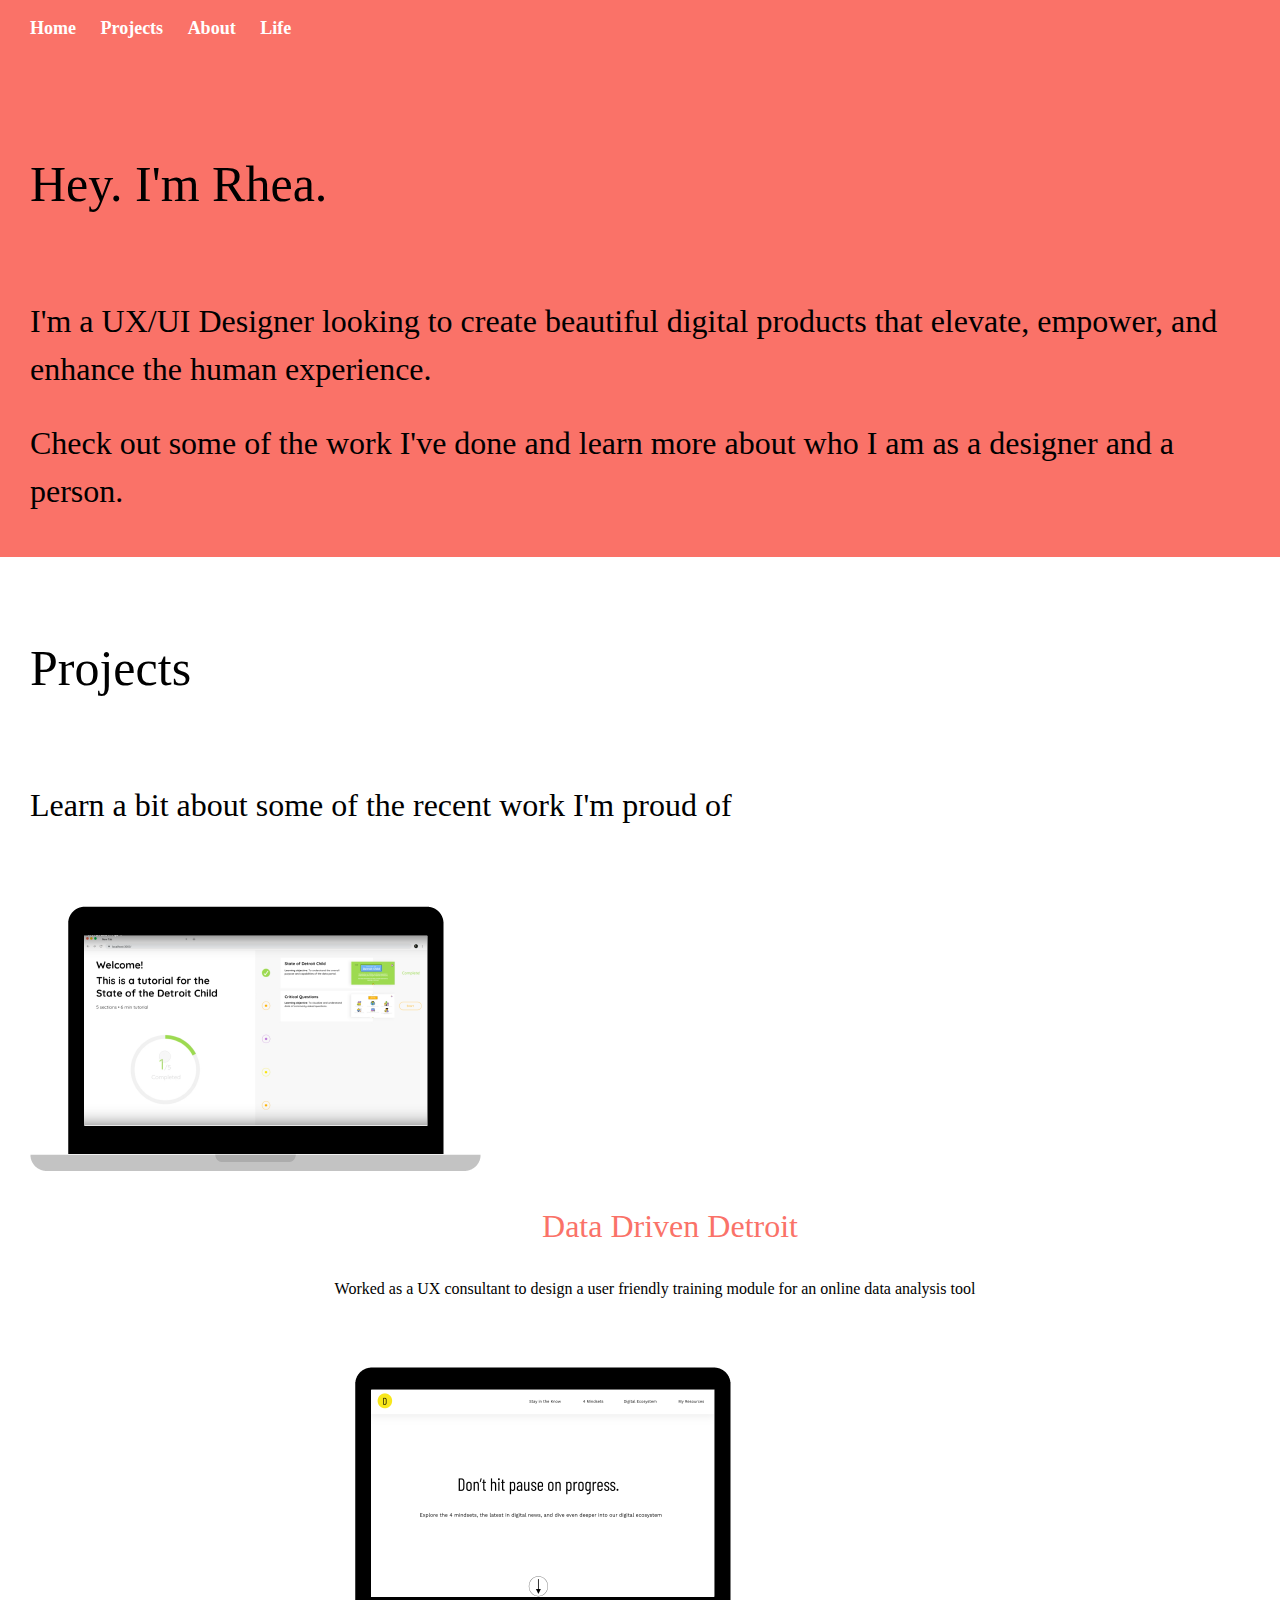
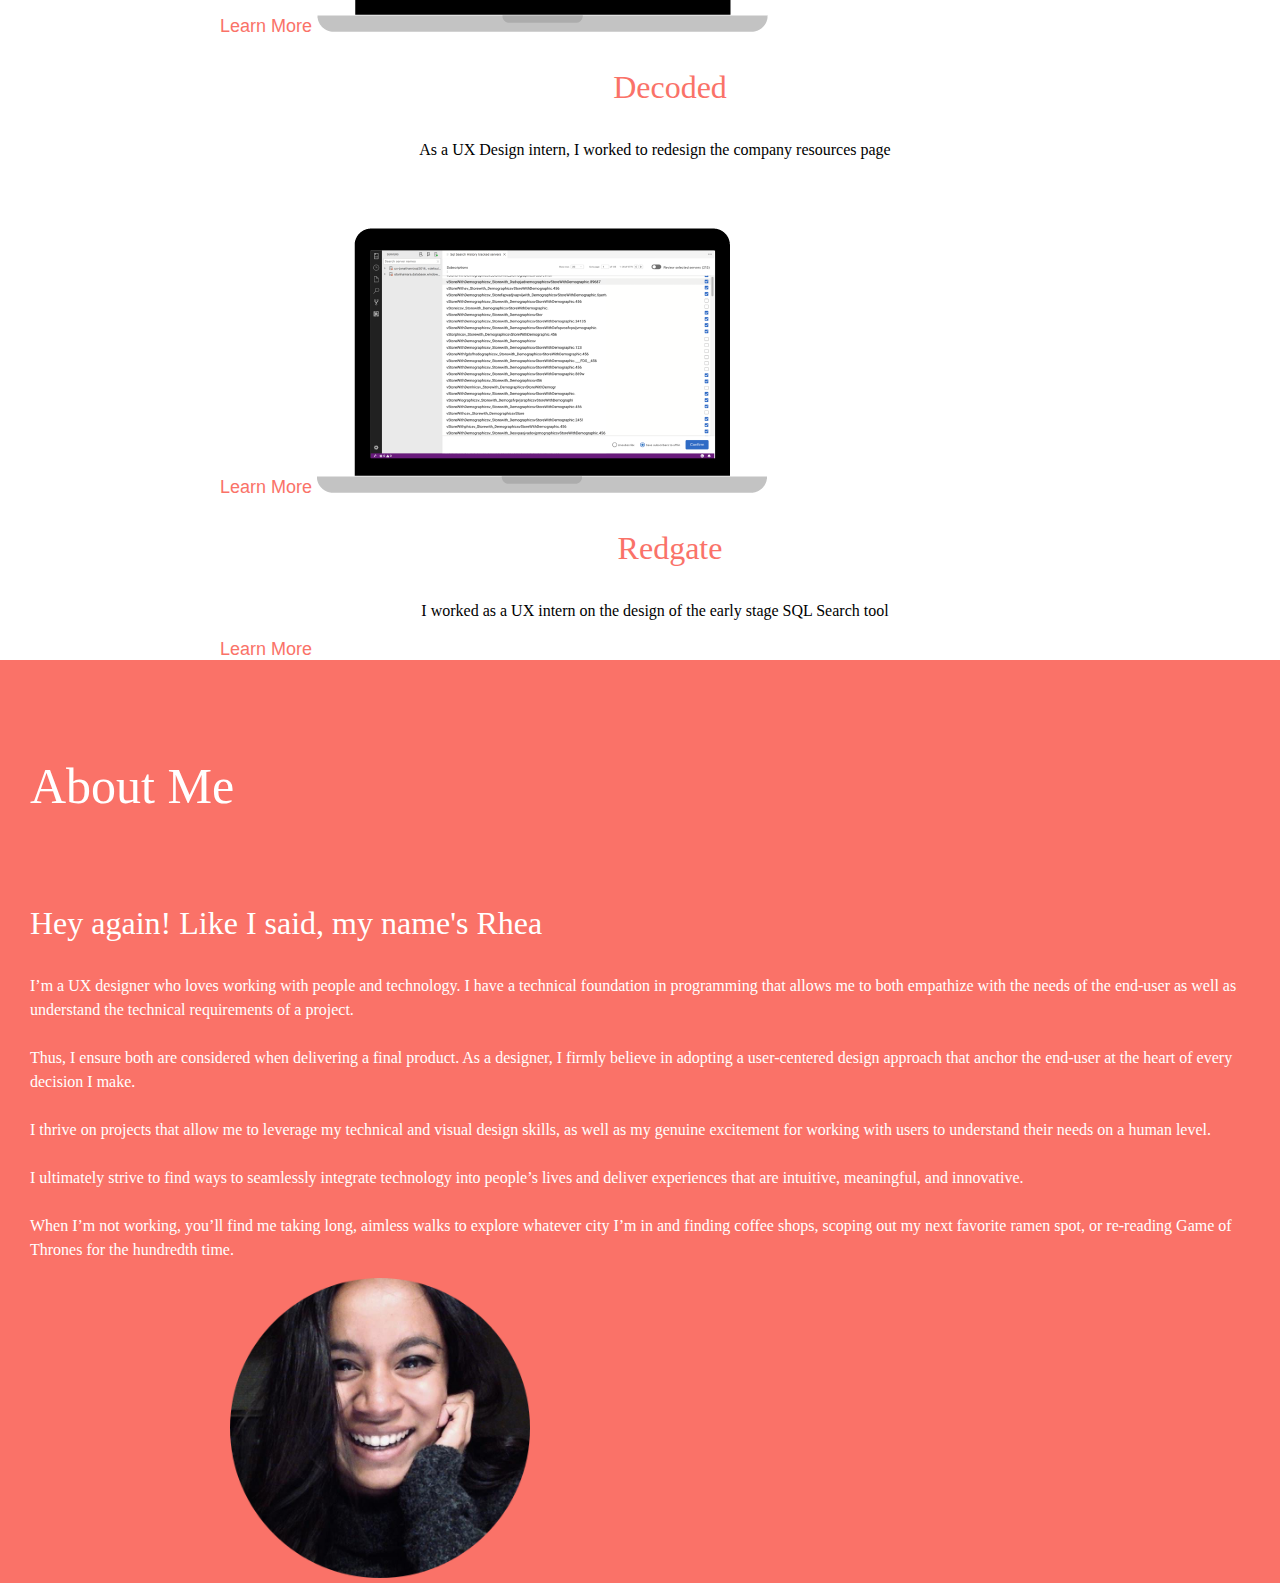
==== index.html @ a9e2852a "Add files via upload" ====
<!DOCTYPE html>
<html lang="en" dir="ltr">
  <head>
    <meta charset="utf-8">
    <meta name="viewport" content="width=device-width, initial-scale=1.0">
    <!-- <link rel="stylesheet" type="text/css" href="css/html5reset.css"> -->
    <link rel="stylesheet" type="text/css" href="css/style.css">
    <link rel="stylesheet" type="text/css" href="css/style.css" media = "screen">
    <title>Rhea Kulkarni</title>
  </head>
  <body>
    <div class="skip"><a href="#main">Skip to Main Content</a></div>
    <div class="container">
    <div class="nav">
      <nav>
        <ul>
          <li><a href="index.html">Home</a></li>
          <li><a href="projects.html">Projects</a></li>
          <li><a href="about.html">About</a></li>
          <li><a href="life.html">Life</a></li>
        </ul>
      </nav>
    </div>

    <div id="main" class = "intro">
    <h1>Hey. I'm Rhea.</h1>
    <h2>I'm a UX/UI Designer looking to create beautiful digital
      products that elevate, empower, and enhance the human experience.</h2>

    <h2>Check out some of the work I've done and learn more about who I am
    as a designer and a person.</h2>
    </div>

    <!-- <footer>
      <p>University of Michigan School of Information <br/>
      Rhea Kulkarni BSI 2020</p>
    </footer> -->
    <div class = "project_section">
    <h1> Projects</h1>
    <h2> Learn a bit about some of the recent work I'm proud of </h2>

    <img src="images/ddd_laptop.png" alt="data driven detroit" class = "laptop">
    <h2 class = "project_titles"> Data Driven Detroit </h2>
    <p class = "project_description"> Worked as a UX consultant to design a user friendly training module for an online data analysis tool </p>
    <a href="ddd.html" class = "project_link"> Learn More</a>

    <img src="images/decoded_laptop.png" alt="decoded" class = "laptop">
    <h2 class = "project_titles"> Decoded </h2>
    <p class = "project_description">As a UX Design intern, I worked to redesign the company resources page</p>
    <a href="decoded.html" class = "project_link"> Learn More </a>


    <img src="images/redgate_laptop.png" alt="redgate" class = "laptop">
    <h2 class = "project_titles"> Redgate </h2>
    <p class = "project_description">I worked as a UX intern on the design of the early stage SQL Search tool</p>
    <a href="redgate.html" class = "project_link"> Learn More </a>

    </div>

    <div class = "about_section">
    <h1> About Me</h1>
    <h2> Hey again! Like I said, my name's Rhea </h2>
    <p> I’m a UX designer who loves working with people and technology.
      I have a technical foundation in programming that allows me to both empathize with the
      needs of the end-user as well as understand the technical requirements of a project.<br><br>
      Thus, I ensure both are considered when delivering a final product. As a designer, I firmly believe in
      adopting a user-centered design approach that anchor the end-user at the heart of every decision I make.<br><br>
      I thrive on projects that allow me to leverage my technical and visual design skills, as well as my genuine
      excitement for working with users to understand their needs on a human level.<br><br>
      I ultimately strive to find ways to seamlessly integrate technology into people’s lives and
      deliver experiences that are intuitive, meaningful, and innovative.<br><br>
      When I’m not working, you’ll find me taking long, aimless walks to explore whatever city
      I’m in and finding coffee shops, scoping out my next favorite ramen spot, or re-reading
      Game of Thrones for the hundredth time.
      </p>
      <img src = "images/headshot.png" alt = "rhea's face" id = "headshot">
    </div>


    </div>
  </body>
</html>
---- css/style.css ----
body{
background-color: #FA7268;
font-size: 18px;
margin: 0;
padding: 0;

}

h1{
  font-family: "Raleway";
  font-size: 50px;
  font-weight: normal;
  line-height: 1.15;
  padding: 50px 0;
  text-align: left;
}

h2{
  font-size: 32px;
  line-height: 1.5;
  font-weight: normal;
  text-align: left;
  font-family: "Raleway"
}

h3{
  font-size: 25px;
  line-height: 1.5;
  font-weight: normal;
  text-align: left;
  font-family: "Raleway"
}
p{
  font-size: 16px;
  line-height: 1.5;
  text-align: left;
  font-family: "Georgia"
}

nav ul{
  list-style-type: none;
  padding-left: 30px;
}

nav li{
  display: inline;
  padding-right: 20px;
  padding-bottom: 20px;
}

nav a{
  color: white;
  font-weight: lighter;
  font-weight: bold;
  text-decoration: none;
}

nav a:hover{
  text-decoration: underline;
}

.skip a{
  background: white;
  left: 0;
  padding: 6px;
  position:  absolute ;
  top:   -40px;
  -webkit-transition: top 1s ease-out;
  transition: top 1s ease-out;
  z-index: 1;
}

a:focus{
  top: 0px;
}

:focus{

  border: 2px solid white;
}

footer{
  background-color: #FA7268;
  color: white;
  grid-column: 1 / -1;
  grid-row: 7 / span 1;
  padding-top: 30px;
  text-align: center;
}

.container{
  display:grid;
  grid-template-columns: 1fr 1fr;
  grid-template-rows: auto auto auto auto;
  grid-row-gap: 15px;
  width: 100vw;
}

.intro{
  grid-column: 1/-1;
  grid-row: 2/3;
  padding-left: 30px;
  padding-right: 30px;
}
.project_section{
  background-color: white;
  grid-column: 1/-1;
  grid-row: 3/4;
  padding-left: 30px;
  padding-right: 30px;
}

.about_section{
  background-color: #FA7268;
  color: white;
  grid-column: 1/-1;
  padding-left: 30px;
  padding-right: 30px;
}
.nav{
  font-family: "Raleway";
  font-weight: lighter;
  color: white;
  grid-column: 1 / -1;
  grid-row: 1 / span 1;
  background-color: #FA7268;
  padding-left: 20px 0;
  text-align: left;
}
.project_titles{
  color: #FA7268;
  text-align: center;
  grid-column: 1/-1;
  padding-left: 60px;
}

.project_description{
  text-align: center;
  grid-column: 1/-1;
  padding-left: 30px;
}
.project_link{
  text-align: center;
  color: #FA7268;
  text-decoration: none;
  padding-left: 190px;
  font-family: "Arial"

}

iframe{
  grid-column: 1 / -1;
  height:450px;
  width:600px;
  border: none;
}

/* img{
  grid-column: 1/-1;
  padding-top: 50px;
  padding-left: 100px;
  padding-right: 30px;
} */

.laptop{
  grid-column: 1/-1;
  padding-top: 50px;
  padding-left: -150px;
  padding-right: 150px;
  margin: 0 auto;
}

#headshot{
  grid-column: 1/-1;
  width:300px;
  height:300px;
  padding-left: 200px;
  padding-right: 30px;
}

#redgate_outcome{
  grid-column: 1/-1;
  width:500px;
  height:350px;
  margin: 0 auto;
}

.ddd_outcome{
  grid-column: 1/-1;
  width:480px;
  height:370px;
  margin: 0 auto;

}
.row{
  display: flex;
  flex-direction: column;
  flex-wrap: wrap;
  /* padding: 0 4px; */
  justify-content: space-around;
}

.row img {
  margin-top: 8px;
  margin-left: 30px;
  vertical-align: middle;
  width: 90vw;
}


@media screen and (min-width: 600px){
  .row{
    flex-direction:row;
  }

  .row img{
    width:45vw;
  }

}
---- css/style.css ----
body{
background-color: #FA7268;
font-size: 18px;
margin: 0;
padding: 0;

}

h1{
  font-family: "Raleway";
  font-size: 50px;
  font-weight: normal;
  line-height: 1.15;
  padding: 50px 0;
  text-align: left;
}

h2{
  font-size: 32px;
  line-height: 1.5;
  font-weight: normal;
  text-align: left;
  font-family: "Raleway"
}

h3{
  font-size: 25px;
  line-height: 1.5;
  font-weight: normal;
  text-align: left;
  font-family: "Raleway"
}
p{
  font-size: 16px;
  line-height: 1.5;
  text-align: left;
  font-family: "Georgia"
}

nav ul{
  list-style-type: none;
  padding-left: 30px;
}

nav li{
  display: inline;
  padding-right: 20px;
  padding-bottom: 20px;
}

nav a{
  color: white;
  font-weight: lighter;
  font-weight: bold;
  text-decoration: none;
}

nav a:hover{
  text-decoration: underline;
}

.skip a{
  background: white;
  left: 0;
  padding: 6px;
  position:  absolute ;
  top:   -40px;
  -webkit-transition: top 1s ease-out;
  transition: top 1s ease-out;
  z-index: 1;
}

a:focus{
  top: 0px;
}

:focus{

  border: 2px solid white;
}

footer{
  background-color: #FA7268;
  color: white;
  grid-column: 1 / -1;
  grid-row: 7 / span 1;
  padding-top: 30px;
  text-align: center;
}

.container{
  display:grid;
  grid-template-columns: 1fr 1fr;
  grid-template-rows: auto auto auto auto;
  grid-row-gap: 15px;
  width: 100vw;
}

.intro{
  grid-column: 1/-1;
  grid-row: 2/3;
  padding-left: 30px;
  padding-right: 30px;
}
.project_section{
  background-color: white;
  grid-column: 1/-1;
  grid-row: 3/4;
  padding-left: 30px;
  padding-right: 30px;
}

.about_section{
  background-color: #FA7268;
  color: white;
  grid-column: 1/-1;
  padding-left: 30px;
  padding-right: 30px;
}
.nav{
  font-family: "Raleway";
  font-weight: lighter;
  color: white;
  grid-column: 1 / -1;
  grid-row: 1 / span 1;
  background-color: #FA7268;
  padding-left: 20px 0;
  text-align: left;
}
.project_titles{
  color: #FA7268;
  text-align: center;
  grid-column: 1/-1;
  padding-left: 60px;
}

.project_description{
  text-align: center;
  grid-column: 1/-1;
  padding-left: 30px;
}
.project_link{
  text-align: center;
  color: #FA7268;
  text-decoration: none;
  padding-left: 190px;
  font-family: "Arial"

}

iframe{
  grid-column: 1 / -1;
  height:450px;
  width:600px;
  border: none;
}

/* img{
  grid-column: 1/-1;
  padding-top: 50px;
  padding-left: 100px;
  padding-right: 30px;
} */

.laptop{
  grid-column: 1/-1;
  padding-top: 50px;
  padding-left: -150px;
  padding-right: 150px;
  margin: 0 auto;
}

#headshot{
  grid-column: 1/-1;
  width:300px;
  height:300px;
  padding-left: 200px;
  padding-right: 30px;
}

#redgate_outcome{
  grid-column: 1/-1;
  width:500px;
  height:350px;
  margin: 0 auto;
}

.ddd_outcome{
  grid-column: 1/-1;
  width:480px;
  height:370px;
  margin: 0 auto;

}
.row{
  display: flex;
  flex-direction: column;
  flex-wrap: wrap;
  /* padding: 0 4px; */
  justify-content: space-around;
}

.row img {
  margin-top: 8px;
  margin-left: 30px;
  vertical-align: middle;
  width: 90vw;
}


@media screen and (min-width: 600px){
  .row{
    flex-direction:row;
  }

  .row img{
    width:45vw;
  }

}
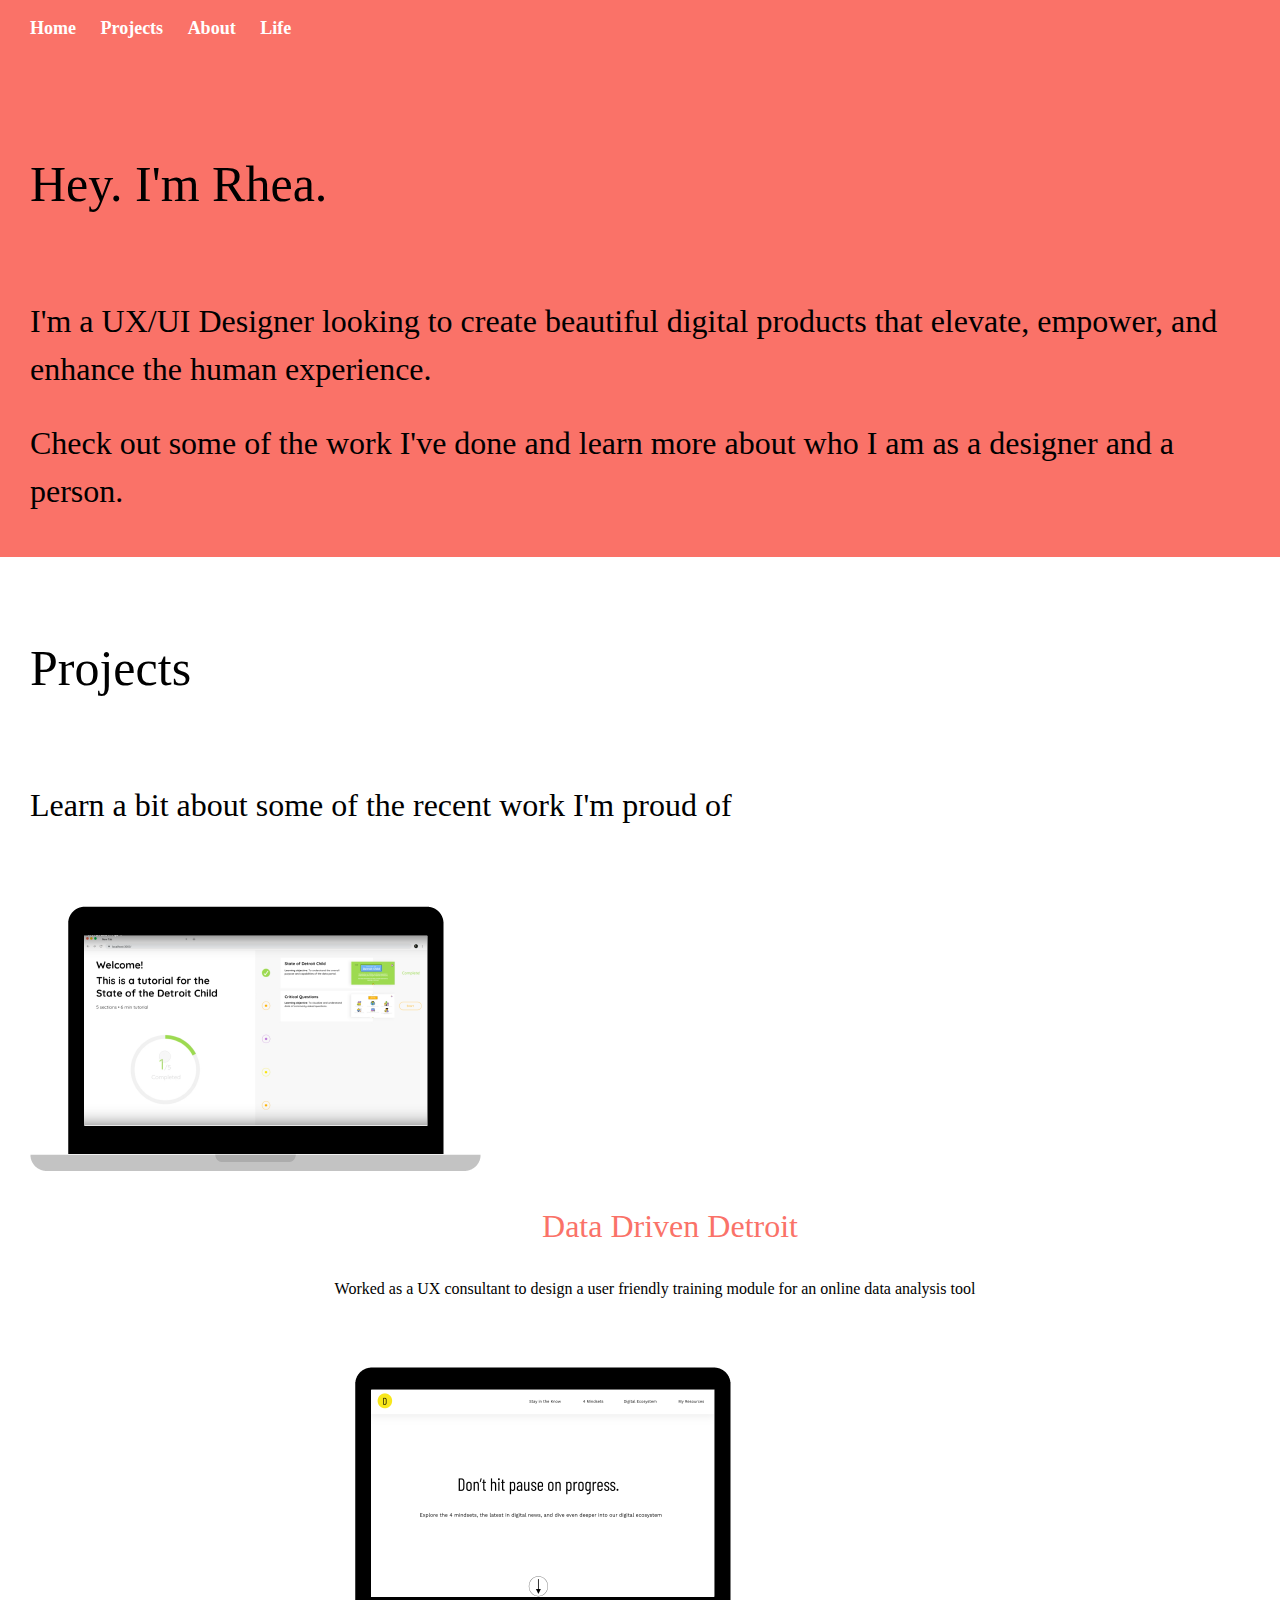
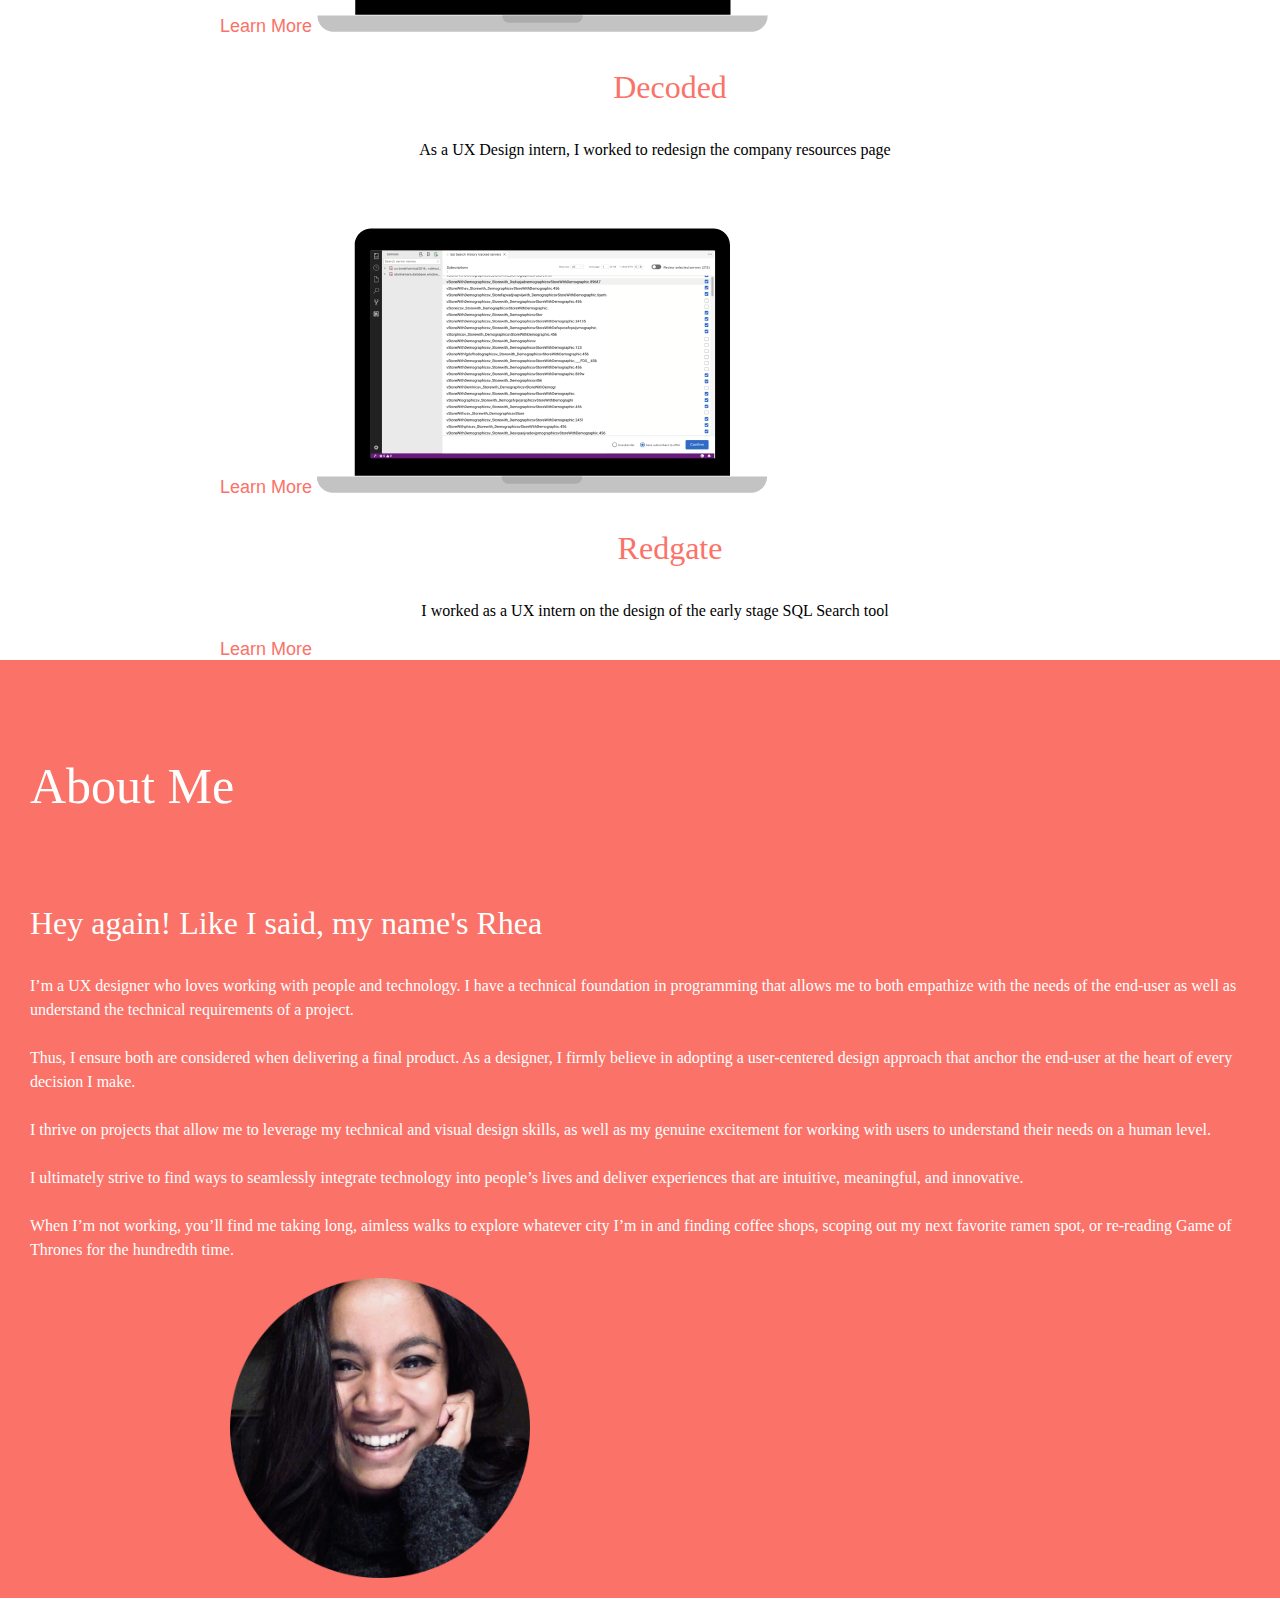
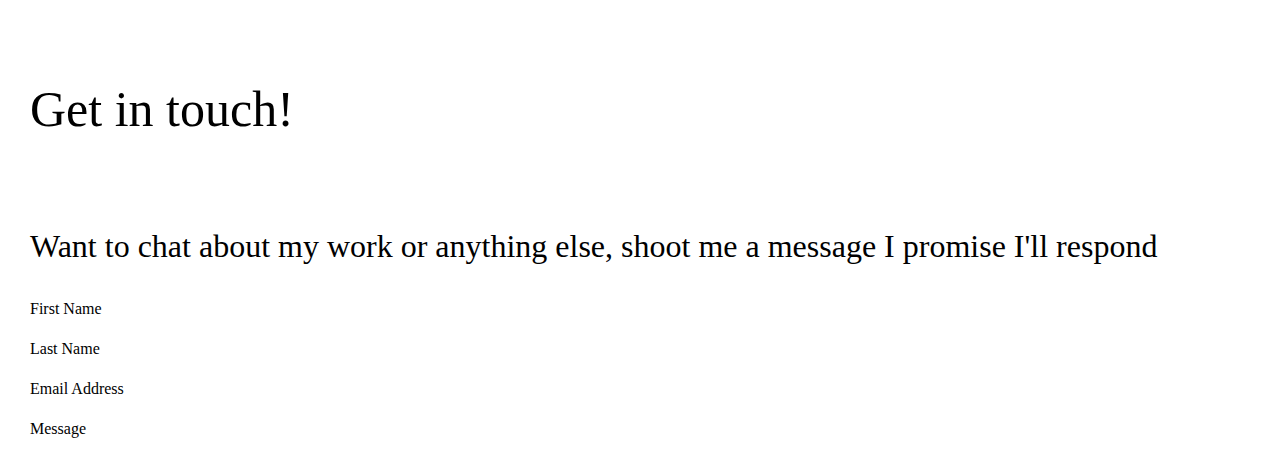
==== commit 9b2a9bec: "Add files via upload" ====
--- a/index.html
+++ b/index.html
@@ -75,6 +75,15 @@
       </p>
       <img src = "images/headshot.png" alt = "rhea's face" id = "headshot">
     </div>
+    <div class = "contact_form">
+    <h1> Get in touch!</h1>
+    <h2> Want to chat about my work or anything else, shoot me a message I promise I'll respond </h2>
+    <p> First Name</p>
+    <p> Last Name</p>
+    <p> Email Address</p>
+    <p> Message</p>
+      <!-- <img src = "images/headshot.png" alt = "rhea's face" id = "headshot"> -->
+    </div>
 
 
     </div>
--- a/css/style.css
+++ b/css/style.css
@@ -117,6 +117,13 @@
   padding-left: 30px;
   padding-right: 30px;
 }
+.contact_form{
+  background-color: white;
+  color: black;
+  grid-column: 1/-1;
+  padding-left: 30px;
+  padding-right: 30px;
+}
 .nav{
   font-family: "Raleway";
   font-weight: lighter;
--- a/css/style.css
+++ b/css/style.css
@@ -117,6 +117,13 @@
   padding-left: 30px;
   padding-right: 30px;
 }
+.contact_form{
+  background-color: white;
+  color: black;
+  grid-column: 1/-1;
+  padding-left: 30px;
+  padding-right: 30px;
+}
 .nav{
   font-family: "Raleway";
   font-weight: lighter;
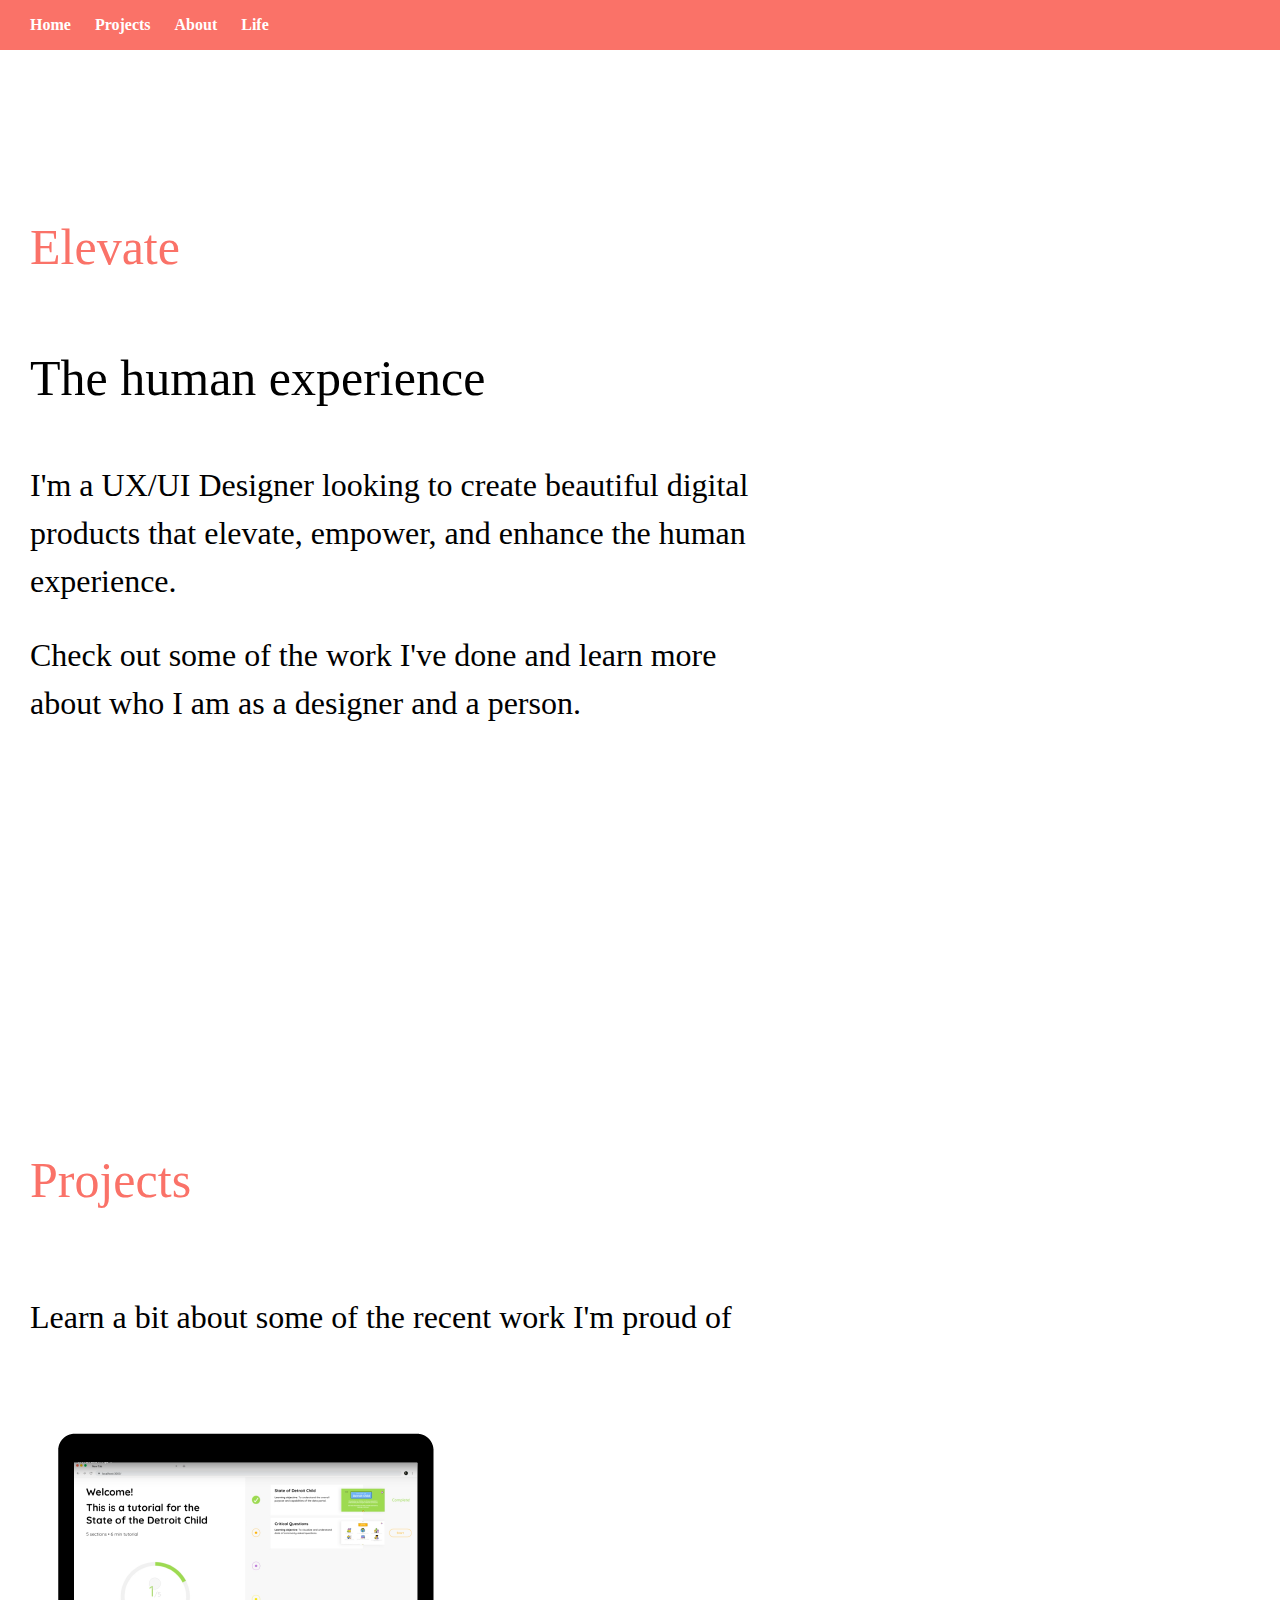
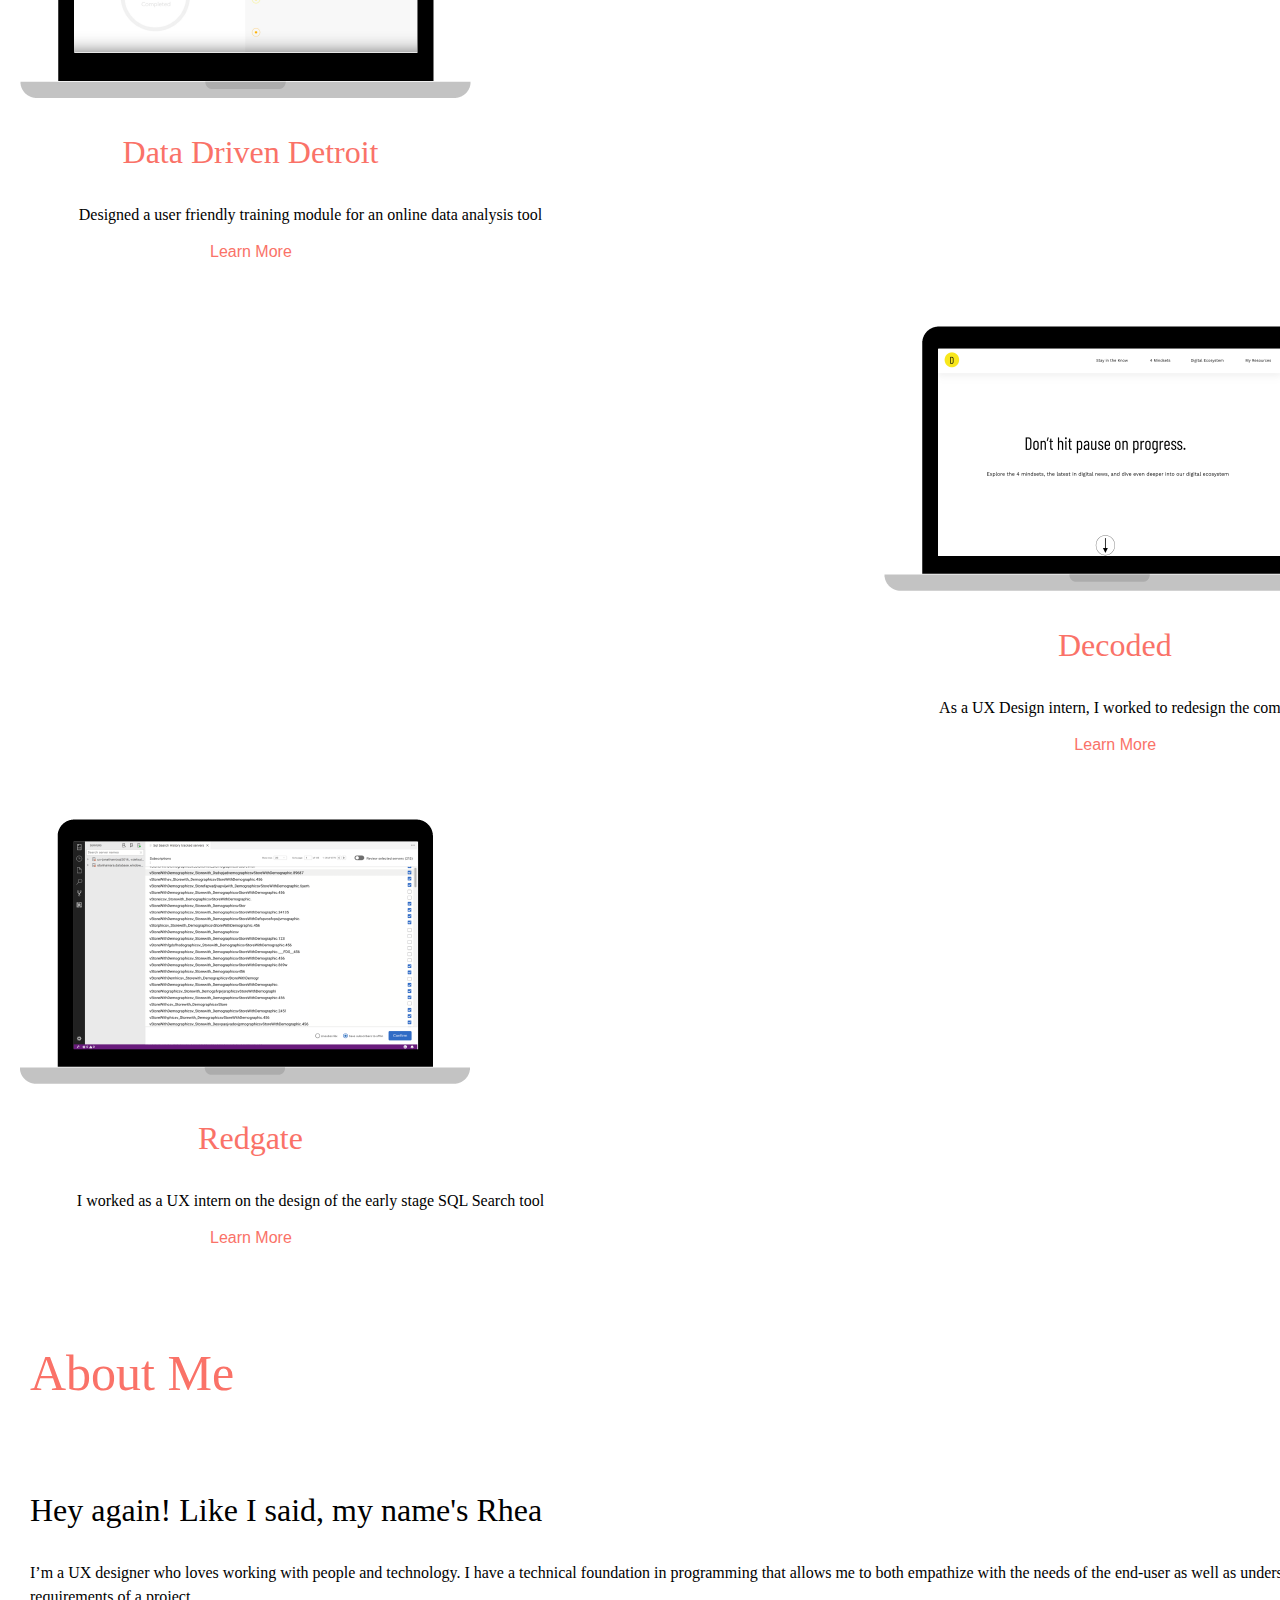
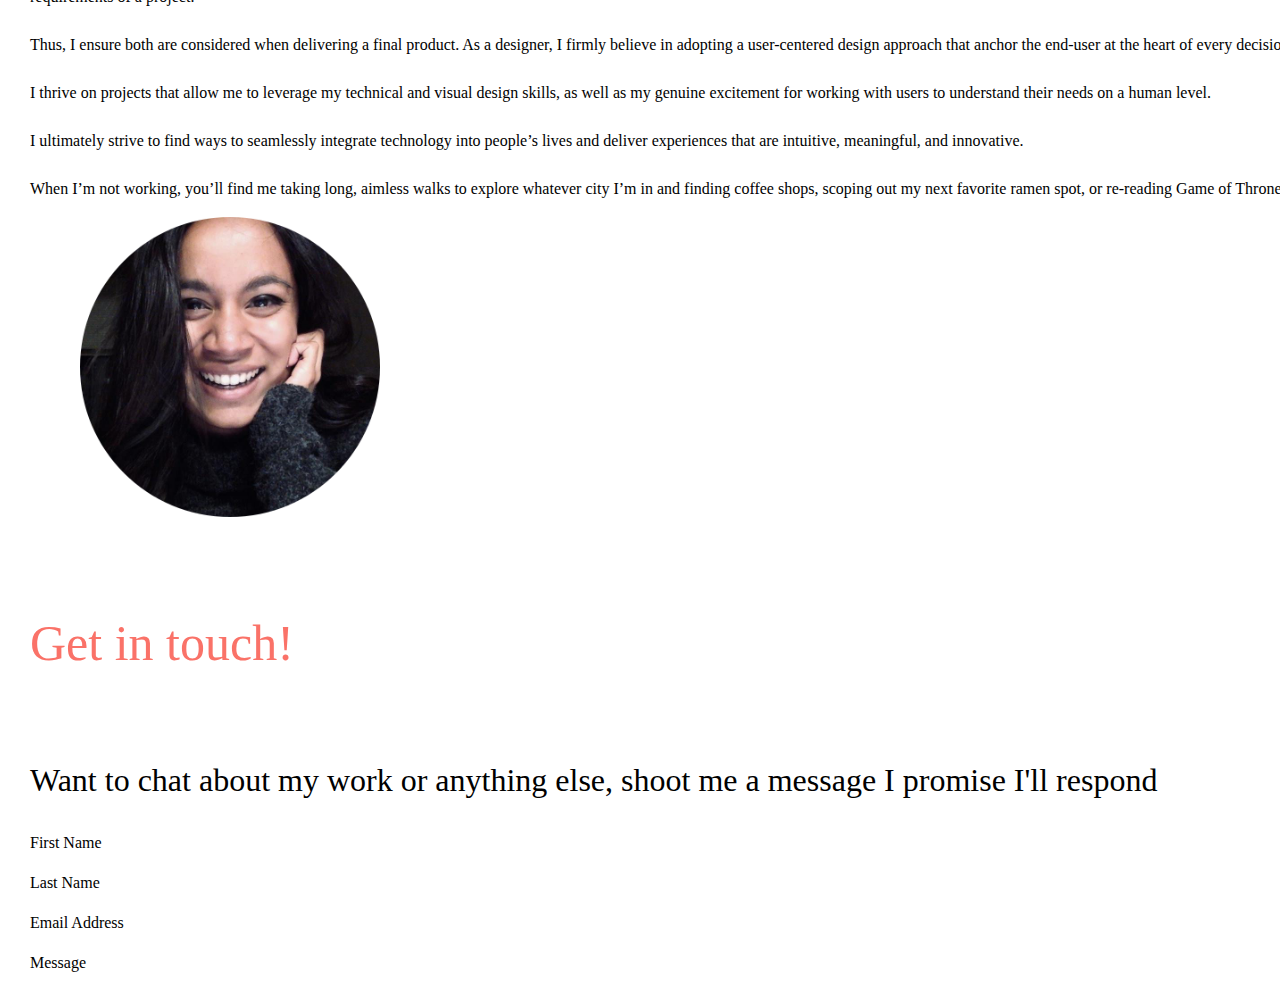
==== commit f7768fb2: "Add files via upload" ====
--- a/index.html
+++ b/index.html
@@ -11,54 +11,73 @@
   <body>
     <div class="skip"><a href="#main">Skip to Main Content</a></div>
     <div class="container">
-    <div class="nav">
+    <div class="nav" id = "navbar">
       <nav>
         <ul>
           <li><a href="index.html">Home</a></li>
-          <li><a href="projects.html">Projects</a></li>
-          <li><a href="about.html">About</a></li>
+          <li><a href="#projects">Projects</a></li>
+          <li><a href=#about>About</a></li>
           <li><a href="life.html">Life</a></li>
         </ul>
       </nav>
     </div>
 
     <div id="main" class = "intro">
-    <h1>Hey. I'm Rhea.</h1>
+
+    <!-- <h1 id = "change"></h1> -->
+    <h1 id = "name"> <span id = "rhea"> </span> </h1>
+    <h1 id = "name"> The human experience </h1>
     <h2>I'm a UX/UI Designer looking to create beautiful digital
       products that elevate, empower, and enhance the human experience.</h2>
 
     <h2>Check out some of the work I've done and learn more about who I am
     as a designer and a person.</h2>
-    </div>
-
-    <!-- <footer>
-      <p>University of Michigan School of Information <br/>
-      Rhea Kulkarni BSI 2020</p>
-    </footer> -->
-    <div class = "project_section">
-    <h1> Projects</h1>
-    <h2> Learn a bit about some of the recent work I'm proud of </h2>
-
-    <img src="images/ddd_laptop.png" alt="data driven detroit" class = "laptop">
-    <h2 class = "project_titles"> Data Driven Detroit </h2>
-    <p class = "project_description"> Worked as a UX consultant to design a user friendly training module for an online data analysis tool </p>
-    <a href="ddd.html" class = "project_link"> Learn More</a>
-
-    <img src="images/decoded_laptop.png" alt="decoded" class = "laptop">
-    <h2 class = "project_titles"> Decoded </h2>
-    <p class = "project_description">As a UX Design intern, I worked to redesign the company resources page</p>
-    <a href="decoded.html" class = "project_link"> Learn More </a>
-
-
-    <img src="images/redgate_laptop.png" alt="redgate" class = "laptop">
-    <h2 class = "project_titles"> Redgate </h2>
-    <p class = "project_description">I worked as a UX intern on the design of the early stage SQL Search tool</p>
-    <a href="redgate.html" class = "project_link"> Learn More </a>
 
     </div>
 
+
+
+
+    <div class = "project_section">
+      <a name = "projects"></a>
+    <h1> Projects</h1>
+    <h2> Learn a bit about some of the recent work I'm proud of </h2>
+</div>
+
+  <div class = "project_intro ddd_project">
+      <img src="images/ddd_laptop.png" alt="data driven detroit" class = "laptop ddd" >
+      <div class = "title_desc" id = "title_desc1">
+      <h2 class = "project_titles" id = "ddd_title"> Data Driven Detroit </h2>
+      <p class = "project_description"> Designed a user friendly training module for an online data analysis tool </p>
+      <a href="ddd.html" class = "project_link"> Learn More</a>
+    </div>
+  </div>
+
+  <div class = "project_intro decoded_project">
+      <img src="images/decoded_laptop.png" alt="decoded" class = "laptop decoded">
+      <div class = "title_desc" id = "title_desc2" >
+      <h2 class = "project_titles" id = "decoded_title"> Decoded </h2>
+      <p class = "project_description">As a UX Design intern, I worked to redesign the company resources page</p>
+      <a href="decoded.html" class = "project_link"> Learn More </a>
+    </div>
+  </div>
+
+  <div class = "project_intro redgate_project">
+      <img src="images/redgate_laptop.png" alt="redgate" class = "laptop redgate">
+      <div class = "title_desc" id = "title_desc3" >
+      <h2 class = "project_titles" id = "redgate_title"> Redgate </h2>
+      <p class = "project_description">I worked as a UX intern on the design of the early stage SQL Search tool</p>
+      <a href="redgate.html" class = "project_link"> Learn More </a>
+    </div>
+  </div>
+
+
+
     <div class = "about_section">
+      <a name = "about"></a>
+
     <h1> About Me</h1>
+    <div class = "about_text">
     <h2> Hey again! Like I said, my name's Rhea </h2>
     <p> I’m a UX designer who loves working with people and technology.
       I have a technical foundation in programming that allows me to both empathize with the
@@ -73,8 +92,14 @@
       I’m in and finding coffee shops, scoping out my next favorite ramen spot, or re-reading
       Game of Thrones for the hundredth time.
       </p>
+    </div>
+    <div class = "face">
       <img src = "images/headshot.png" alt = "rhea's face" id = "headshot">
     </div>
+    </div>
+
+
+
     <div class = "contact_form">
     <h1> Get in touch!</h1>
     <h2> Want to chat about my work or anything else, shoot me a message I promise I'll respond </h2>
@@ -84,8 +109,11 @@
     <p> Message</p>
       <!-- <img src = "images/headshot.png" alt = "rhea's face" id = "headshot"> -->
     </div>
-
-
+    <!-- <footer>
+      <p>University of Michigan School of Information <br/>
+      Rhea Kulkarni BSI 2020</p>
+    </footer> -->
     </div>
   </body>
+
 </html>
--- a/css/style.css
+++ b/css/style.css
@@ -1,13 +1,15 @@
 body{
-background-color: #FA7268;
+background-color: white
 font-size: 18px;
 margin: 0;
 padding: 0;
 
 }
 
+
 h1{
   font-family: "Raleway";
+  color: #FA7268;
   font-size: 50px;
   font-weight: normal;
   line-height: 1.15;
@@ -15,6 +17,39 @@
   text-align: left;
 }
 
+#name{
+  font-family: "Raleway";
+  color: black;
+  font-size: 50px;
+  font-weight: normal;
+  line-height: 1.15;
+  padding: 20px 0;
+  text-align: left;
+}
+
+#rhea{
+  color: #FA7268;
+
+}
+
+#rhea:after {
+  content:"Elevate";
+  animation: rhea 4s linear infinite;
+}
+
+@keyframes rhea {
+  0% { content:"Elevate"; }
+  /* 10% { content:"Designer"; } */
+  45% { content:"Empower"; }
+  /* 30% { content:"Creator"; } */
+  /* 60% { content:"Coder"; } */
+  90% { content: "Enhance"; }
+  /* 60% { content: "elit"; }
+  70% { content: "Hic"; }
+  80% { content: "atque"; } */
+  /* 90% { content: "Rhea"; } */
+}
+
 h2{
   font-size: 32px;
   line-height: 1.5;
@@ -35,6 +70,11 @@
   line-height: 1.5;
   text-align: left;
   font-family: "Georgia"
+}
+
+.nav{
+  position: sticky;
+  top:0;
 }
 
 nav ul{
@@ -58,6 +98,11 @@
 nav a:hover{
   text-decoration: underline;
 }
+
+nav a:active{
+  text-decoration: underline;
+}
+
 
 .skip a{
   background: white;
@@ -78,7 +123,9 @@
 
   border: 2px solid white;
 }
-
+/* a:active{
+  border:  2px solid white;
+} */
 footer{
   background-color: #FA7268;
   color: white;
@@ -91,7 +138,7 @@
 .container{
   display:grid;
   grid-template-columns: 1fr 1fr;
-  grid-template-rows: auto auto auto auto;
+  grid-template-rows: auto auto auto auto auto auto auto auto;
   grid-row-gap: 15px;
   width: 100vw;
 }
@@ -101,6 +148,7 @@
   grid-row: 2/3;
   padding-left: 30px;
   padding-right: 30px;
+  background-color: white;
 }
 .project_section{
   background-color: white;
@@ -108,11 +156,12 @@
   grid-row: 3/4;
   padding-left: 30px;
   padding-right: 30px;
+
 }
 
 .about_section{
-  background-color: #FA7268;
-  color: white;
+  background-color: white;
+  color: black;
   grid-column: 1/-1;
   padding-left: 30px;
   padding-right: 30px;
@@ -121,6 +170,7 @@
   background-color: white;
   color: black;
   grid-column: 1/-1;
+  grid-row: 8/auto;
   padding-left: 30px;
   padding-right: 30px;
 }
@@ -133,18 +183,62 @@
   background-color: #FA7268;
   padding-left: 20px 0;
   text-align: left;
+
+}
+
+.case_study{
+  grid-column: 1/-1;
+  grid-row: 2/3;
+  background-color: white;
+}
+
+.ddd_project{
+  background-color: white;
+  grid-column: 1/-1;
+  grid-row: 4/5;
+  padding-left: 20px;
+
+}
+
+.redgate_project{
+  background-color: white;
+  grid-column: 1/-1;
+  grid-row: 5/6;
+  padding-left: 20px;
+}
+
+.decoded_project{
+  background-color: white;
+  grid-column: 1/-1;
+  grid-row: 6/7;
+  padding-left: 20px;
 }
 .project_titles{
+
   color: #FA7268;
   text-align: center;
-  grid-column: 1/-1;
-  padding-left: 60px;
+  /* grid-column: 1/-1; */
+  padding-left: 10px;
+}
+
+.title_desc{
+  margin-right: 30px;
+}
+
+#ddd_title{
+  padding-right: 120px;
+}
+#decoded_title{
+  padding-right: 120px;
+}
+#redgate_title{
+  padding-right: 120px;
 }
 
 .project_description{
   text-align: center;
-  grid-column: 1/-1;
-  padding-left: 30px;
+  /* grid-column: 1/-1; */
+  padding-left: 10px;
 }
 .project_link{
   text-align: center;
@@ -155,6 +249,19 @@
 
 }
 
+.project_link : hover{
+   -webkit-transform: scale(1.5);
+  transform: scale(1.5);
+}
+
+.photos{
+  grid-column: 1/-1;
+  grid-row: 2/3;
+  padding-left: 30px;
+  padding-right: 30px;
+  background-color: white;
+}
+
 iframe{
   grid-column: 1 / -1;
   height:450px;
@@ -181,7 +288,7 @@
   grid-column: 1/-1;
   width:300px;
   height:300px;
-  padding-left: 200px;
+  padding-left: 50px;
   padding-right: 30px;
 }
 
@@ -205,6 +312,7 @@
   flex-wrap: wrap;
   /* padding: 0 4px; */
   justify-content: space-around;
+  background-color: white;
 }
 
 .row img {
@@ -215,6 +323,7 @@
 }
 
 
+
 @media screen and (min-width: 600px){
   .row{
     flex-direction:row;
@@ -224,4 +333,105 @@
     width:45vw;
   }
 
-}
+
+
+}
+
+@media screen and (min-width: 800px){
+  .row{
+    flex-direction:row;
+  }
+
+  .row img{
+    width:30vw;
+  }
+
+  .intro{
+    /* padding-right: 100px; */
+    padding-right: 700px;
+    padding-bottom: 300px;
+    padding-top: 100px;
+  }
+
+  .container{
+    display:grid;
+    grid-template-columns: 1fr 1fr 1fr;
+    grid-template-rows: auto auto auto auto auto auto auto;
+    /* grid-row-gap: 15px;
+    width: 100vw; */
+
+  }
+
+  .case_study{
+    padding-top: 50px;
+    padding-left: 100px;
+    padding-right: 100px;
+
+  }
+
+
+
+  .ddd_project{
+    grid-column: 1/2;
+    grid-row: 4/5;
+
+  }
+  .decoded_project{
+    grid-column: 3/4;
+    grid-row: 5/6;
+  }
+  .redgate_project{
+    grid-column:1/2;
+    grid-row:6/7;
+  }
+
+
+  .about_text{
+    grid-column: 1/-1;
+    grid-row: 5/auto;
+    /* margin-right: 860px;
+    padding-right: 200px; */
+  }
+
+  /* .face{
+    grid-row: 5/6;
+    grid-column: 2/auto;
+    display: inline;
+  } */
+
+
+  #headshot{
+    grid-row: 5/6;
+    grid-column: 3/auto;
+    float: left;
+  }
+
+  .ddd_outcome{
+    grid-column: 1/-1;
+    width:960px;
+    height:740px;
+    padding-left: 90px;
+
+  }
+  #redgate_outcome{
+    grid-column: 1/-1;
+    width:1000px;
+    height:700px;
+    padding-left: 90px;
+  }
+
+  iframe{
+    grid-column: 1 / -1;
+    height:700px;
+    width:1000px;
+    border: none;
+    padding-left: 90px;
+  }
+
+  .photos{
+    padding-top: 100px;
+    padding-bottom: 50px;
+  }
+
+
+}
--- a/css/style.css
+++ b/css/style.css
@@ -1,13 +1,15 @@
 body{
-background-color: #FA7268;
+background-color: white
 font-size: 18px;
 margin: 0;
 padding: 0;
 
 }
 
+
 h1{
   font-family: "Raleway";
+  color: #FA7268;
   font-size: 50px;
   font-weight: normal;
   line-height: 1.15;
@@ -15,6 +17,39 @@
   text-align: left;
 }
 
+#name{
+  font-family: "Raleway";
+  color: black;
+  font-size: 50px;
+  font-weight: normal;
+  line-height: 1.15;
+  padding: 20px 0;
+  text-align: left;
+}
+
+#rhea{
+  color: #FA7268;
+
+}
+
+#rhea:after {
+  content:"Elevate";
+  animation: rhea 4s linear infinite;
+}
+
+@keyframes rhea {
+  0% { content:"Elevate"; }
+  /* 10% { content:"Designer"; } */
+  45% { content:"Empower"; }
+  /* 30% { content:"Creator"; } */
+  /* 60% { content:"Coder"; } */
+  90% { content: "Enhance"; }
+  /* 60% { content: "elit"; }
+  70% { content: "Hic"; }
+  80% { content: "atque"; } */
+  /* 90% { content: "Rhea"; } */
+}
+
 h2{
   font-size: 32px;
   line-height: 1.5;
@@ -35,6 +70,11 @@
   line-height: 1.5;
   text-align: left;
   font-family: "Georgia"
+}
+
+.nav{
+  position: sticky;
+  top:0;
 }
 
 nav ul{
@@ -58,6 +98,11 @@
 nav a:hover{
   text-decoration: underline;
 }
+
+nav a:active{
+  text-decoration: underline;
+}
+
 
 .skip a{
   background: white;
@@ -78,7 +123,9 @@
 
   border: 2px solid white;
 }
-
+/* a:active{
+  border:  2px solid white;
+} */
 footer{
   background-color: #FA7268;
   color: white;
@@ -91,7 +138,7 @@
 .container{
   display:grid;
   grid-template-columns: 1fr 1fr;
-  grid-template-rows: auto auto auto auto;
+  grid-template-rows: auto auto auto auto auto auto auto auto;
   grid-row-gap: 15px;
   width: 100vw;
 }
@@ -101,6 +148,7 @@
   grid-row: 2/3;
   padding-left: 30px;
   padding-right: 30px;
+  background-color: white;
 }
 .project_section{
   background-color: white;
@@ -108,11 +156,12 @@
   grid-row: 3/4;
   padding-left: 30px;
   padding-right: 30px;
+
 }
 
 .about_section{
-  background-color: #FA7268;
-  color: white;
+  background-color: white;
+  color: black;
   grid-column: 1/-1;
   padding-left: 30px;
   padding-right: 30px;
@@ -121,6 +170,7 @@
   background-color: white;
   color: black;
   grid-column: 1/-1;
+  grid-row: 8/auto;
   padding-left: 30px;
   padding-right: 30px;
 }
@@ -133,18 +183,62 @@
   background-color: #FA7268;
   padding-left: 20px 0;
   text-align: left;
+
+}
+
+.case_study{
+  grid-column: 1/-1;
+  grid-row: 2/3;
+  background-color: white;
+}
+
+.ddd_project{
+  background-color: white;
+  grid-column: 1/-1;
+  grid-row: 4/5;
+  padding-left: 20px;
+
+}
+
+.redgate_project{
+  background-color: white;
+  grid-column: 1/-1;
+  grid-row: 5/6;
+  padding-left: 20px;
+}
+
+.decoded_project{
+  background-color: white;
+  grid-column: 1/-1;
+  grid-row: 6/7;
+  padding-left: 20px;
 }
 .project_titles{
+
   color: #FA7268;
   text-align: center;
-  grid-column: 1/-1;
-  padding-left: 60px;
+  /* grid-column: 1/-1; */
+  padding-left: 10px;
+}
+
+.title_desc{
+  margin-right: 30px;
+}
+
+#ddd_title{
+  padding-right: 120px;
+}
+#decoded_title{
+  padding-right: 120px;
+}
+#redgate_title{
+  padding-right: 120px;
 }
 
 .project_description{
   text-align: center;
-  grid-column: 1/-1;
-  padding-left: 30px;
+  /* grid-column: 1/-1; */
+  padding-left: 10px;
 }
 .project_link{
   text-align: center;
@@ -155,6 +249,19 @@
 
 }
 
+.project_link : hover{
+   -webkit-transform: scale(1.5);
+  transform: scale(1.5);
+}
+
+.photos{
+  grid-column: 1/-1;
+  grid-row: 2/3;
+  padding-left: 30px;
+  padding-right: 30px;
+  background-color: white;
+}
+
 iframe{
   grid-column: 1 / -1;
   height:450px;
@@ -181,7 +288,7 @@
   grid-column: 1/-1;
   width:300px;
   height:300px;
-  padding-left: 200px;
+  padding-left: 50px;
   padding-right: 30px;
 }
 
@@ -205,6 +312,7 @@
   flex-wrap: wrap;
   /* padding: 0 4px; */
   justify-content: space-around;
+  background-color: white;
 }
 
 .row img {
@@ -215,6 +323,7 @@
 }
 
 
+
 @media screen and (min-width: 600px){
   .row{
     flex-direction:row;
@@ -224,4 +333,105 @@
     width:45vw;
   }
 
-}
+
+
+}
+
+@media screen and (min-width: 800px){
+  .row{
+    flex-direction:row;
+  }
+
+  .row img{
+    width:30vw;
+  }
+
+  .intro{
+    /* padding-right: 100px; */
+    padding-right: 700px;
+    padding-bottom: 300px;
+    padding-top: 100px;
+  }
+
+  .container{
+    display:grid;
+    grid-template-columns: 1fr 1fr 1fr;
+    grid-template-rows: auto auto auto auto auto auto auto;
+    /* grid-row-gap: 15px;
+    width: 100vw; */
+
+  }
+
+  .case_study{
+    padding-top: 50px;
+    padding-left: 100px;
+    padding-right: 100px;
+
+  }
+
+
+
+  .ddd_project{
+    grid-column: 1/2;
+    grid-row: 4/5;
+
+  }
+  .decoded_project{
+    grid-column: 3/4;
+    grid-row: 5/6;
+  }
+  .redgate_project{
+    grid-column:1/2;
+    grid-row:6/7;
+  }
+
+
+  .about_text{
+    grid-column: 1/-1;
+    grid-row: 5/auto;
+    /* margin-right: 860px;
+    padding-right: 200px; */
+  }
+
+  /* .face{
+    grid-row: 5/6;
+    grid-column: 2/auto;
+    display: inline;
+  } */
+
+
+  #headshot{
+    grid-row: 5/6;
+    grid-column: 3/auto;
+    float: left;
+  }
+
+  .ddd_outcome{
+    grid-column: 1/-1;
+    width:960px;
+    height:740px;
+    padding-left: 90px;
+
+  }
+  #redgate_outcome{
+    grid-column: 1/-1;
+    width:1000px;
+    height:700px;
+    padding-left: 90px;
+  }
+
+  iframe{
+    grid-column: 1 / -1;
+    height:700px;
+    width:1000px;
+    border: none;
+    padding-left: 90px;
+  }
+
+  .photos{
+    padding-top: 100px;
+    padding-bottom: 50px;
+  }
+
+
+}
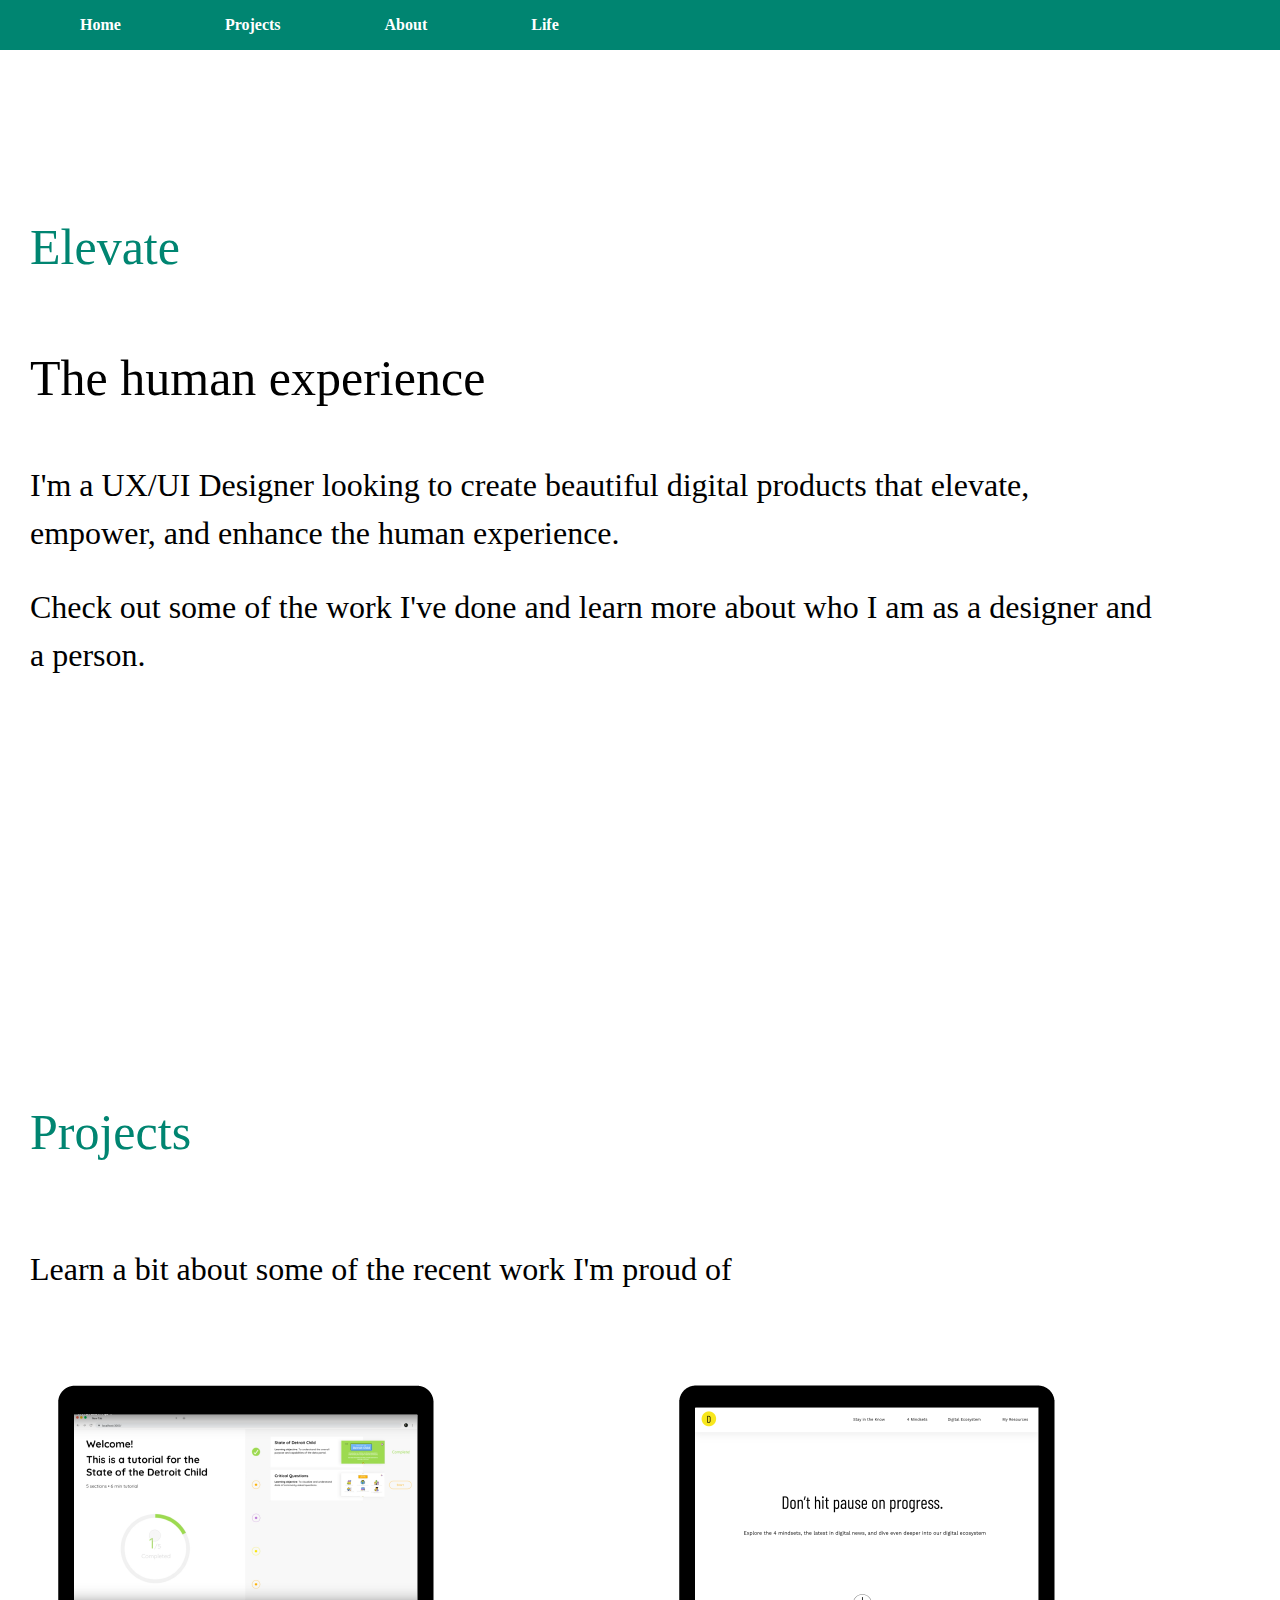
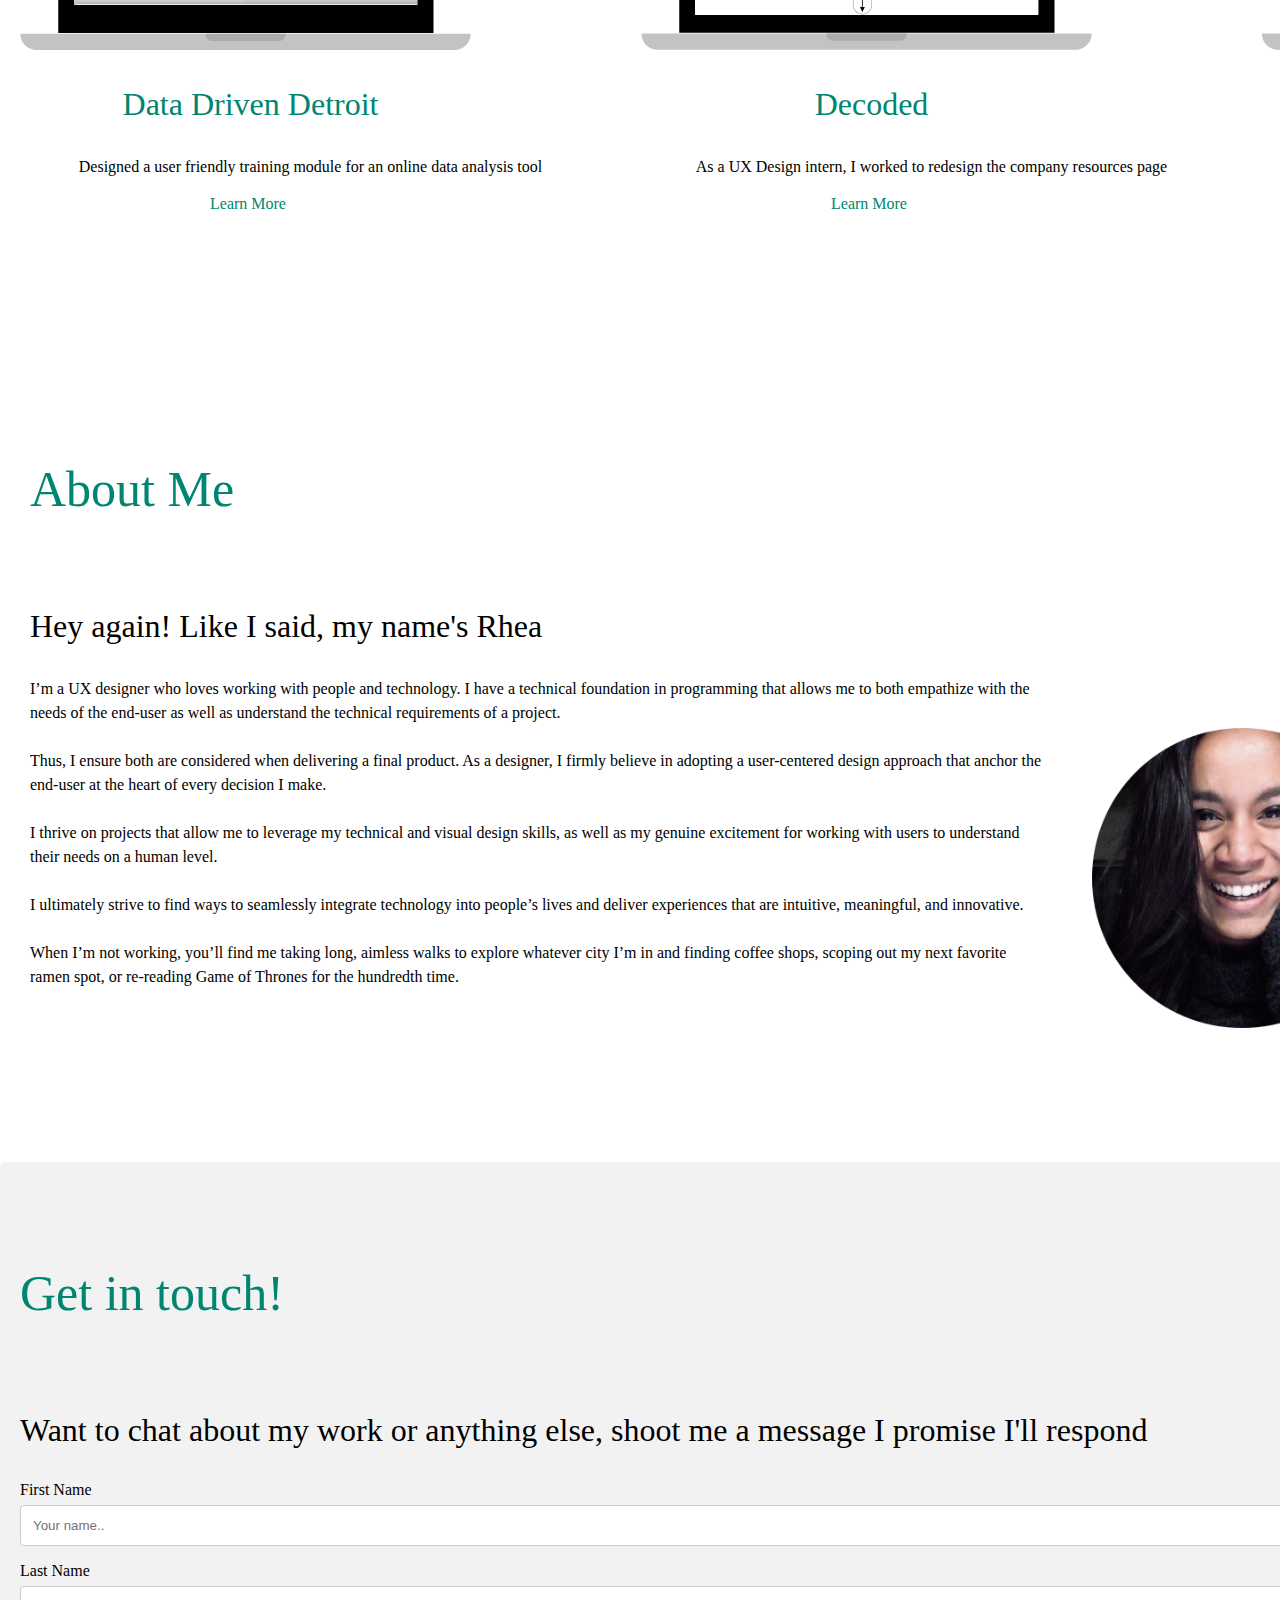
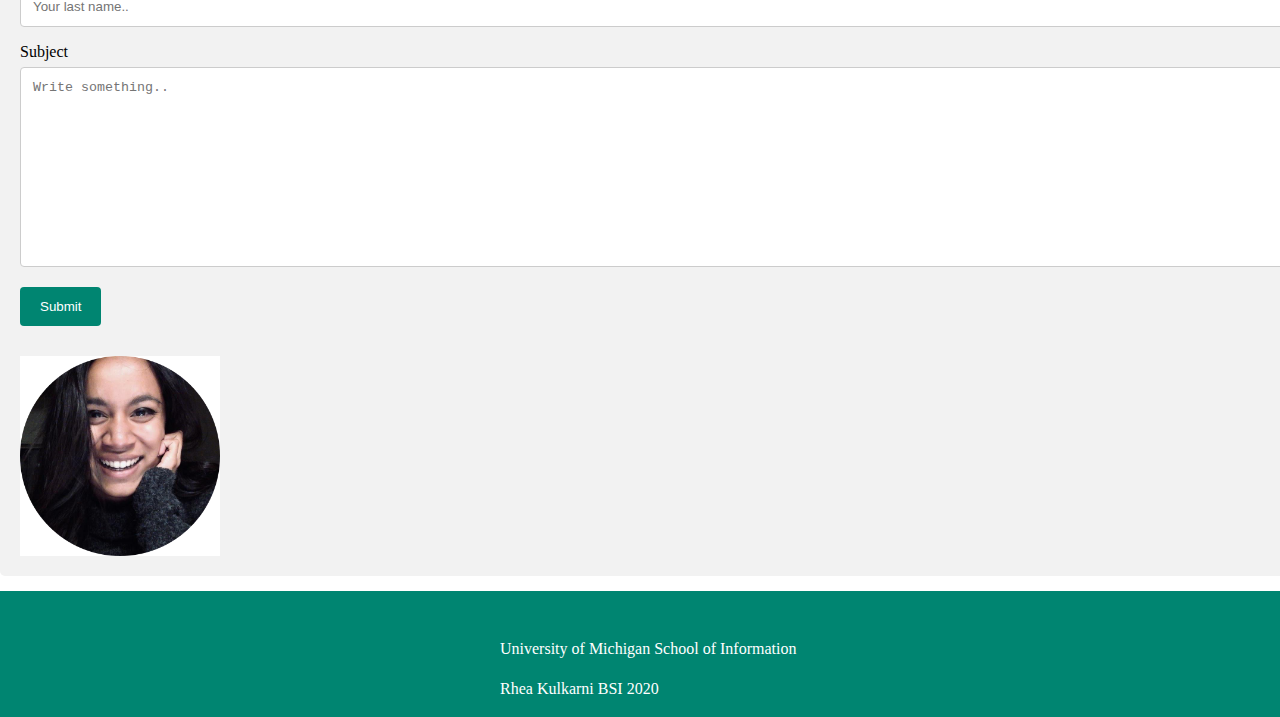
==== commit 855182f9: "Add files via upload" ====
--- a/index.html
+++ b/index.html
@@ -10,7 +10,8 @@
   </head>
   <body>
     <div class="skip"><a href="#main">Skip to Main Content</a></div>
-    <div class="container">
+  <div class="container">
+
     <div class="nav" id = "navbar">
       <nav>
         <ul>
@@ -20,13 +21,15 @@
           <li><a href="life.html">Life</a></li>
         </ul>
       </nav>
+
     </div>
+
 
     <div id="main" class = "intro">
 
     <!-- <h1 id = "change"></h1> -->
     <h1 id = "name"> <span id = "rhea"> </span> </h1>
-    <h1 id = "name"> The human experience </h1>
+    <h1 id="human_ex"> The human experience </h1>
     <h2>I'm a UX/UI Designer looking to create beautiful digital
       products that elevate, empower, and enhance the human experience.</h2>
 
@@ -34,8 +37,6 @@
     as a designer and a person.</h2>
 
     </div>
-
-
 
 
     <div class = "project_section">
@@ -47,29 +48,33 @@
   <div class = "project_intro ddd_project">
       <img src="images/ddd_laptop.png" alt="data driven detroit" class = "laptop ddd" >
       <div class = "title_desc" id = "title_desc1">
-      <h2 class = "project_titles" id = "ddd_title"> Data Driven Detroit </h2>
-      <p class = "project_description"> Designed a user friendly training module for an online data analysis tool </p>
-      <a href="ddd.html" class = "project_link"> Learn More</a>
+        <h2 class = "project_titles" id = "ddd_title"> Data Driven Detroit </h2>
+        <p class = "project_description"> Designed a user friendly training module for an online data analysis tool </p>
+        <a href="ddd.html" class = "project_link"> Learn More</a>
     </div>
   </div>
+
+
 
   <div class = "project_intro decoded_project">
       <img src="images/decoded_laptop.png" alt="decoded" class = "laptop decoded">
       <div class = "title_desc" id = "title_desc2" >
-      <h2 class = "project_titles" id = "decoded_title"> Decoded </h2>
-      <p class = "project_description">As a UX Design intern, I worked to redesign the company resources page</p>
-      <a href="decoded.html" class = "project_link"> Learn More </a>
+        <h2 class = "project_titles" id = "decoded_title"> Decoded </h2>
+        <p class = "project_description">As a UX Design intern, I worked to redesign the company resources page</p>
+        <a href="decoded.html" class = "project_link"> Learn More </a>
     </div>
   </div>
+
 
   <div class = "project_intro redgate_project">
       <img src="images/redgate_laptop.png" alt="redgate" class = "laptop redgate">
       <div class = "title_desc" id = "title_desc3" >
-      <h2 class = "project_titles" id = "redgate_title"> Redgate </h2>
-      <p class = "project_description">I worked as a UX intern on the design of the early stage SQL Search tool</p>
-      <a href="redgate.html" class = "project_link"> Learn More </a>
+        <h2 class = "project_titles" id = "redgate_title"> Redgate </h2>
+        <p class = "project_description">I worked as a UX intern on the design of the early stage SQL Search tool</p>
+        <a href="redgate.html" class = "project_link"> Learn More </a>
     </div>
   </div>
+
 
 
 
@@ -93,26 +98,51 @@
       Game of Thrones for the hundredth time.
       </p>
     </div>
+    <!-- <div class = "face">
+      <img src = "images/headshot.png" alt = "rhea's face" id = "headshot">
+    </div> -->
+    </div>
     <div class = "face">
       <img src = "images/headshot.png" alt = "rhea's face" id = "headshot">
     </div>
-    </div>
+
+
+    <div class="contact_form">
+    <h1> Get in touch!</h1>
+    <h2> Want to chat about my work or anything else, shoot me a message I promise I'll respond </h2>
+
+    <label for="fname">First Name</label>
+    <input type="text" id="fname" name="firstname" placeholder="Your name.." >
+
+    <label for="lname">Last Name</label>
+    <input type="text" id="lname" name="lastname" placeholder="Your last name.." >
 
 
 
-    <div class = "contact_form">
-    <h1> Get in touch!</h1>
-    <h2> Want to chat about my work or anything else, shoot me a message I promise I'll respond </h2>
-    <p> First Name</p>
-    <p> Last Name</p>
-    <p> Email Address</p>
-    <p> Message</p>
-      <!-- <img src = "images/headshot.png" alt = "rhea's face" id = "headshot"> -->
+    <label for="subject">Subject</label>
+    <textarea id="subject" name="subject" placeholder="Write something.." style="height:200px" ></textarea>
+
+    <input type="submit" value="Submit">
+
+  </form>
+
+  <div class="flip-card">
+    <div class="flip-card-inner">
+      <div class="flip-card-front">
+        <img src="images/headshot.png" alt="Avatar" style="width:200px;height:200px;">
+      </div>
+      <div class="flip-card-back">
+
+        <p>Design like you're right</p>
+        <p>...Test like you're wrong</p>
+      </div>
     </div>
-    <!-- <footer>
-      <p>University of Michigan School of Information <br/>
-      Rhea Kulkarni BSI 2020</p>
-    </footer> -->
+  </div>
+</div>
+    <footer>
+      <p>University of Michigan School of Information<p>
+      <p>Rhea Kulkarni BSI 2020</p>
+    </footer>
     </div>
   </body>
 
--- a/css/style.css
+++ b/css/style.css
@@ -1,3 +1,7 @@
+html{
+  scroll-behavior: smooth;
+}
+
 body{
 background-color: white
 font-size: 18px;
@@ -9,13 +13,14 @@
 
 h1{
   font-family: "Raleway";
-  color: #FA7268;
+  color: #008571;
   font-size: 50px;
   font-weight: normal;
   line-height: 1.15;
   padding: 50px 0;
   text-align: left;
 }
+
 
 #name{
   font-family: "Raleway";
@@ -26,28 +31,39 @@
   padding: 20px 0;
   text-align: left;
 }
+#human_ex{
+  font-family: "Raleway";
+  color: black;
+  font-size: 50px;
+  font-weight: normal;
+  line-height: 1.15;
+  padding: 20px 0;
+  text-align: left;
+}
 
 #rhea{
-  color: #FA7268;
+  color: #008571;
 
 }
 
 #rhea:after {
   content:"Elevate";
-  animation: rhea 4s linear infinite;
+  animation: rhea 5s linear infinite;
+  transition-timing-function: ease-in;
+  transition: 0.3s;
 }
 
 @keyframes rhea {
   0% { content:"Elevate"; }
-  /* 10% { content:"Designer"; } */
-  45% { content:"Empower"; }
-  /* 30% { content:"Creator"; } */
-  /* 60% { content:"Coder"; } */
-  90% { content: "Enhance"; }
-  /* 60% { content: "elit"; }
-  70% { content: "Hic"; }
-  80% { content: "atque"; } */
-  /* 90% { content: "Rhea"; } */
+  10% { opacity: 0; }
+  20% { opacity: 0;}
+  30% { content: "Enhance";  opacity: 1; }
+  40% { opacity: 0;}
+  50% {  opacity: 0; }
+  60% {content: "Empower";  opacity: 1; }
+  70% { opacity: 0;  }
+  80% { opacity: 0;}
+  90% { opacity: 0; }
 }
 
 h2{
@@ -79,18 +95,18 @@
 
 nav ul{
   list-style-type: none;
-  padding-left: 30px;
+  padding-left: 80px;
 }
 
 nav li{
   display: inline;
-  padding-right: 20px;
+  padding-right: 100px;
   padding-bottom: 20px;
 }
 
 nav a{
   color: white;
-  font-weight: lighter;
+  /* font-weight: lighter; */
   font-weight: bold;
   text-decoration: none;
 }
@@ -123,25 +139,30 @@
 
   border: 2px solid white;
 }
+
+
 /* a:active{
   border:  2px solid white;
 } */
 footer{
-  background-color: #FA7268;
+  background-color: #008571;
   color: white;
   grid-column: 1 / -1;
-  grid-row: 7 / span 1;
+  grid-row: 10 /auto;
   padding-top: 30px;
   text-align: center;
+  padding-left: 50px;
+
 }
 
 .container{
   display:grid;
   grid-template-columns: 1fr 1fr;
-  grid-template-rows: auto auto auto auto auto auto auto auto;
+  grid-template-rows: auto auto auto auto auto auto auto auto auto auto;
   grid-row-gap: 15px;
   width: 100vw;
 }
+
 
 .intro{
   grid-column: 1/-1;
@@ -163,14 +184,33 @@
   background-color: white;
   color: black;
   grid-column: 1/-1;
+  grid-row: 7/8;
   padding-left: 30px;
   padding-right: 30px;
-}
+
+}
+
+.face{
+  grid-column: 1/-1;
+  grid-row: 8/9;
+  padding-left:250px;
+  margin-top: -400px;
+  margin-bottom: 100px;
+
+}
+
+#headshot{
+  padding-top: 400px;
+  margin-left: -100px;
+  width: 200px;
+  height:200px;
+}
+
 .contact_form{
   background-color: white;
   color: black;
   grid-column: 1/-1;
-  grid-row: 8/auto;
+  grid-row: 9/auto;
   padding-left: 30px;
   padding-right: 30px;
 }
@@ -180,7 +220,7 @@
   color: white;
   grid-column: 1 / -1;
   grid-row: 1 / span 1;
-  background-color: #FA7268;
+  background-color: #008571;
   padding-left: 20px 0;
   text-align: left;
 
@@ -215,7 +255,7 @@
 }
 .project_titles{
 
-  color: #FA7268;
+  color: #008571;
   text-align: center;
   /* grid-column: 1/-1; */
   padding-left: 10px;
@@ -242,16 +282,23 @@
 }
 .project_link{
   text-align: center;
-  color: #FA7268;
+  color: #008571;
   text-decoration: none;
   padding-left: 190px;
-  font-family: "Arial"
-
-}
-
-.project_link : hover{
-   -webkit-transform: scale(1.5);
-  transform: scale(1.5);
+  font-family: "Raleway";
+  font-size: 16px;
+
+
+}
+
+.project_link:hover{
+  /* -webkit-transform: scale(1.5); */
+  /* transform: scale(5.5); */
+  -webkit-transition: font-size 0.5s;
+  transition: font-size 0.5s;
+  font-size: 20px;
+  font-family: "Raleway"
+
 }
 
 .photos{
@@ -284,13 +331,7 @@
   margin: 0 auto;
 }
 
-#headshot{
-  grid-column: 1/-1;
-  width:300px;
-  height:300px;
-  padding-left: 50px;
-  padding-right: 30px;
-}
+
 
 #redgate_outcome{
   grid-column: 1/-1;
@@ -322,7 +363,83 @@
   width: 90vw;
 }
 
-
+/* Style inputs with type="text", select elements and textareas */
+input[type=text], select, textarea {
+  width: 100%; /* Full width */
+  padding: 12px; /* Some padding */
+  border: 1px solid #ccc; /* Gray border */
+  border-radius: 4px; /* Rounded borders */
+  box-sizing: border-box; /* Make sure that padding and width stays in place */
+  margin-top: 6px; /* Add a top margin */
+  margin-bottom: 16px; /* Bottom margin */
+  resize: vertical /* Allow the user to vertically resize the textarea (not horizontally) */
+}
+
+
+input[type=submit] {
+  background-color: #008571;
+  color: white;
+  padding: 12px 20px;
+  border: none;
+  border-radius: 4px;
+  cursor: pointer;
+}
+
+input[type=submit]:hover {
+  background-color: #022B25;
+  /* -webkit-transform: scale(1.5);
+  transform: scale(1.5); */
+
+}
+
+.contact_form {
+  border-radius: 5px;
+  background-color: #F0F0F0;
+  padding: 20px;
+
+  padding-right: 20px;
+}
+
+.flip-card {
+  background-color: transparent;
+  width: 200px;
+  height: 200px;
+  perspective: 1000px;
+  margin-top: 30px;
+}
+
+.flip-card-inner {
+  position: relative;
+  width: 100%;
+  height: 100%;
+  text-align: center;
+  transition: transform 0.6s;
+  transform-style: preserve-3d;
+  /* box-shadow: 0 4px 8px 0 rgba(0,0,0,0.2); */
+}
+
+.flip-card:hover .flip-card-inner {
+  transform: rotateY(180deg);
+}
+
+.flip-card-front, .flip-card-back {
+  position: absolute;
+  width: 100%;
+  height: 100%;
+  backface-visibility: hidden;
+}
+
+.flip-card-front {
+  background-color: white;
+  color: black;
+}
+
+.flip-card-back {
+  background-color: #008571;
+  color: white;
+  transform: rotateY(180deg);
+  padding-bottom:
+}
 
 @media screen and (min-width: 600px){
   .row{
@@ -331,6 +448,42 @@
 
   .row img{
     width:45vw;
+  }
+
+  .intro{
+    /* padding-right: 100px; */
+    padding-right: 80px;
+    padding-bottom: 300px;
+    padding-top: 100px;
+  }
+
+  .container{
+    display:grid;
+    grid-template-columns: 1fr 1fr;
+    grid-template-rows: auto auto auto auto auto auto auto;
+    /* grid-row-gap: 15px;
+    width: 100vw; */
+  }
+
+  .ddd_project{
+    grid-column: 1/2;
+    grid-row: 4/5;
+
+  }
+  .decoded_project{
+    grid-column: 2/3;
+    grid-row: 4/5;
+  }
+  .redgate_project{
+    grid-column:1/2;
+    grid-row:5/6;
+  }
+
+  .case_study{
+    padding-top: 50px;
+    padding-left: 30px;
+    padding-right: 30px;
+
   }
 
 
@@ -356,7 +509,7 @@
   .container{
     display:grid;
     grid-template-columns: 1fr 1fr 1fr;
-    grid-template-rows: auto auto auto auto auto auto auto;
+    grid-template-rows: auto auto auto auto auto auto auto auto;
     /* grid-row-gap: 15px;
     width: 100vw; */
 
@@ -377,21 +530,130 @@
 
   }
   .decoded_project{
-    grid-column: 3/4;
+    grid-column: 2/3;
+    grid-row: 4/5;
+  }
+  .redgate_project{
+    grid-column:3/4;
+    grid-row:4/5;
+  }
+
+  .about_section{
+    grid-column: 1/3;
     grid-row: 5/6;
-  }
-  .redgate_project{
-    grid-column:1/2;
-    grid-row:6/7;
-  }
-
-
-  .about_text{
-    grid-column: 1/-1;
-    grid-row: 5/auto;
-    /* margin-right: 860px;
-    padding-right: 200px; */
-  }
+    margin-top: 150px;
+    padding-right: 200px;
+  }
+
+    .face{
+      grid-row: 5/6;
+      grid-column: 3/4;
+      margin-top: 100px;
+      margin-right: 300px;
+      margin-left: -300px;
+    }
+    #headshot{
+      grid-row: 5/6;
+      grid-column: 3/4;
+      width:300px;
+      height:300px;
+
+    }
+
+    .ddd_outcome{
+      grid-column: 1/-1;
+      width:960px;
+      height:740px;
+      padding-left: 90px;
+
+    }
+    #redgate_outcome{
+      grid-column: 1/-1;
+      width:1000px;
+      height:700px;
+      padding-left: 90px;
+    }
+
+    iframe{
+      grid-column: 1 / -1;
+      height:700px;
+      width:1000px;
+      border: none;
+      padding-left: 90px;
+    }
+
+    .photos{
+      padding-top: 100px;
+      padding-bottom: 50px;
+    }
+
+    /* Style inputs with type="text", select elements and textareas */
+    input[type=text], select, textarea {
+      width: 100%; /* Full width */
+      padding: 12px; /* Some padding */
+      border: 1px solid #ccc; /* Gray border */
+      border-radius: 4px; /* Rounded borders */
+      box-sizing: border-box; /* Make sure that padding and width stays in place */
+      margin-top: 6px; /* Add a top margin */
+      margin-bottom: 16px; /* Bottom margin */
+      resize: vertical /* Allow the user to vertically resize the textarea (not horizontally) */
+    }
+
+
+    input[type=submit] {
+      background-color: #008571;
+      color: white;
+      padding: 12px 20px;
+      border: none;
+      border-radius: 4px;
+      cursor: pointer;
+    }
+
+    input[type=submit]:hover {
+      background-color: #022B25;
+    }
+
+    .contact_form {
+      border-radius: 5px;
+      background-color: #f2f2f2;
+      padding: 20px;
+      grid-row: 7/auto;
+      grid-column: 1/-1;
+      padding-right: 500px;
+    }
+    footer{
+      background-color: #008571;
+      color: white;
+      grid-column: 1 / -1;
+      grid-row: 8 /auto;
+      padding-top: 30px;
+      text-align: center;
+      padding-left: 500px;
+
+    }
+
+  }
+
+  @media screen and (prefers-reduced-motion: reduce){
+  html{
+      scroll-behavior: auto; /* Removes scroll animation */
+  }
+
+  .skip a{
+    background: white;
+    left: 0;
+    padding: 6px;
+    position: absolute;
+    top: -40px;
+    -webkit-transition: none; /* Your code here - set to default setting */
+    transition: none; /* Your code here - set to default setting */
+    z-index: 1;
+  }
+
+  .skip a:focus{
+    top:0;
+  }
+}
 
   /* .face{
     grid-row: 5/6;
@@ -400,38 +662,8 @@
   } */
 
 
-  #headshot{
-    grid-row: 5/6;
-    grid-column: 3/auto;
-    float: left;
-  }
-
-  .ddd_outcome{
-    grid-column: 1/-1;
-    width:960px;
-    height:740px;
-    padding-left: 90px;
-
-  }
-  #redgate_outcome{
-    grid-column: 1/-1;
-    width:1000px;
-    height:700px;
-    padding-left: 90px;
-  }
-
-  iframe{
-    grid-column: 1 / -1;
-    height:700px;
-    width:1000px;
-    border: none;
-    padding-left: 90px;
-  }
-
-  .photos{
-    padding-top: 100px;
-    padding-bottom: 50px;
-  }
-
-
-}
+
+
+
+
+}
--- a/css/style.css
+++ b/css/style.css
@@ -1,3 +1,7 @@
+html{
+  scroll-behavior: smooth;
+}
+
 body{
 background-color: white
 font-size: 18px;
@@ -9,13 +13,14 @@
 
 h1{
   font-family: "Raleway";
-  color: #FA7268;
+  color: #008571;
   font-size: 50px;
   font-weight: normal;
   line-height: 1.15;
   padding: 50px 0;
   text-align: left;
 }
+
 
 #name{
   font-family: "Raleway";
@@ -26,28 +31,39 @@
   padding: 20px 0;
   text-align: left;
 }
+#human_ex{
+  font-family: "Raleway";
+  color: black;
+  font-size: 50px;
+  font-weight: normal;
+  line-height: 1.15;
+  padding: 20px 0;
+  text-align: left;
+}
 
 #rhea{
-  color: #FA7268;
+  color: #008571;
 
 }
 
 #rhea:after {
   content:"Elevate";
-  animation: rhea 4s linear infinite;
+  animation: rhea 5s linear infinite;
+  transition-timing-function: ease-in;
+  transition: 0.3s;
 }
 
 @keyframes rhea {
   0% { content:"Elevate"; }
-  /* 10% { content:"Designer"; } */
-  45% { content:"Empower"; }
-  /* 30% { content:"Creator"; } */
-  /* 60% { content:"Coder"; } */
-  90% { content: "Enhance"; }
-  /* 60% { content: "elit"; }
-  70% { content: "Hic"; }
-  80% { content: "atque"; } */
-  /* 90% { content: "Rhea"; } */
+  10% { opacity: 0; }
+  20% { opacity: 0;}
+  30% { content: "Enhance";  opacity: 1; }
+  40% { opacity: 0;}
+  50% {  opacity: 0; }
+  60% {content: "Empower";  opacity: 1; }
+  70% { opacity: 0;  }
+  80% { opacity: 0;}
+  90% { opacity: 0; }
 }
 
 h2{
@@ -79,18 +95,18 @@
 
 nav ul{
   list-style-type: none;
-  padding-left: 30px;
+  padding-left: 80px;
 }
 
 nav li{
   display: inline;
-  padding-right: 20px;
+  padding-right: 100px;
   padding-bottom: 20px;
 }
 
 nav a{
   color: white;
-  font-weight: lighter;
+  /* font-weight: lighter; */
   font-weight: bold;
   text-decoration: none;
 }
@@ -123,25 +139,30 @@
 
   border: 2px solid white;
 }
+
+
 /* a:active{
   border:  2px solid white;
 } */
 footer{
-  background-color: #FA7268;
+  background-color: #008571;
   color: white;
   grid-column: 1 / -1;
-  grid-row: 7 / span 1;
+  grid-row: 10 /auto;
   padding-top: 30px;
   text-align: center;
+  padding-left: 50px;
+
 }
 
 .container{
   display:grid;
   grid-template-columns: 1fr 1fr;
-  grid-template-rows: auto auto auto auto auto auto auto auto;
+  grid-template-rows: auto auto auto auto auto auto auto auto auto auto;
   grid-row-gap: 15px;
   width: 100vw;
 }
+
 
 .intro{
   grid-column: 1/-1;
@@ -163,14 +184,33 @@
   background-color: white;
   color: black;
   grid-column: 1/-1;
+  grid-row: 7/8;
   padding-left: 30px;
   padding-right: 30px;
-}
+
+}
+
+.face{
+  grid-column: 1/-1;
+  grid-row: 8/9;
+  padding-left:250px;
+  margin-top: -400px;
+  margin-bottom: 100px;
+
+}
+
+#headshot{
+  padding-top: 400px;
+  margin-left: -100px;
+  width: 200px;
+  height:200px;
+}
+
 .contact_form{
   background-color: white;
   color: black;
   grid-column: 1/-1;
-  grid-row: 8/auto;
+  grid-row: 9/auto;
   padding-left: 30px;
   padding-right: 30px;
 }
@@ -180,7 +220,7 @@
   color: white;
   grid-column: 1 / -1;
   grid-row: 1 / span 1;
-  background-color: #FA7268;
+  background-color: #008571;
   padding-left: 20px 0;
   text-align: left;
 
@@ -215,7 +255,7 @@
 }
 .project_titles{
 
-  color: #FA7268;
+  color: #008571;
   text-align: center;
   /* grid-column: 1/-1; */
   padding-left: 10px;
@@ -242,16 +282,23 @@
 }
 .project_link{
   text-align: center;
-  color: #FA7268;
+  color: #008571;
   text-decoration: none;
   padding-left: 190px;
-  font-family: "Arial"
-
-}
-
-.project_link : hover{
-   -webkit-transform: scale(1.5);
-  transform: scale(1.5);
+  font-family: "Raleway";
+  font-size: 16px;
+
+
+}
+
+.project_link:hover{
+  /* -webkit-transform: scale(1.5); */
+  /* transform: scale(5.5); */
+  -webkit-transition: font-size 0.5s;
+  transition: font-size 0.5s;
+  font-size: 20px;
+  font-family: "Raleway"
+
 }
 
 .photos{
@@ -284,13 +331,7 @@
   margin: 0 auto;
 }
 
-#headshot{
-  grid-column: 1/-1;
-  width:300px;
-  height:300px;
-  padding-left: 50px;
-  padding-right: 30px;
-}
+
 
 #redgate_outcome{
   grid-column: 1/-1;
@@ -322,7 +363,83 @@
   width: 90vw;
 }
 
-
+/* Style inputs with type="text", select elements and textareas */
+input[type=text], select, textarea {
+  width: 100%; /* Full width */
+  padding: 12px; /* Some padding */
+  border: 1px solid #ccc; /* Gray border */
+  border-radius: 4px; /* Rounded borders */
+  box-sizing: border-box; /* Make sure that padding and width stays in place */
+  margin-top: 6px; /* Add a top margin */
+  margin-bottom: 16px; /* Bottom margin */
+  resize: vertical /* Allow the user to vertically resize the textarea (not horizontally) */
+}
+
+
+input[type=submit] {
+  background-color: #008571;
+  color: white;
+  padding: 12px 20px;
+  border: none;
+  border-radius: 4px;
+  cursor: pointer;
+}
+
+input[type=submit]:hover {
+  background-color: #022B25;
+  /* -webkit-transform: scale(1.5);
+  transform: scale(1.5); */
+
+}
+
+.contact_form {
+  border-radius: 5px;
+  background-color: #F0F0F0;
+  padding: 20px;
+
+  padding-right: 20px;
+}
+
+.flip-card {
+  background-color: transparent;
+  width: 200px;
+  height: 200px;
+  perspective: 1000px;
+  margin-top: 30px;
+}
+
+.flip-card-inner {
+  position: relative;
+  width: 100%;
+  height: 100%;
+  text-align: center;
+  transition: transform 0.6s;
+  transform-style: preserve-3d;
+  /* box-shadow: 0 4px 8px 0 rgba(0,0,0,0.2); */
+}
+
+.flip-card:hover .flip-card-inner {
+  transform: rotateY(180deg);
+}
+
+.flip-card-front, .flip-card-back {
+  position: absolute;
+  width: 100%;
+  height: 100%;
+  backface-visibility: hidden;
+}
+
+.flip-card-front {
+  background-color: white;
+  color: black;
+}
+
+.flip-card-back {
+  background-color: #008571;
+  color: white;
+  transform: rotateY(180deg);
+  padding-bottom:
+}
 
 @media screen and (min-width: 600px){
   .row{
@@ -331,6 +448,42 @@
 
   .row img{
     width:45vw;
+  }
+
+  .intro{
+    /* padding-right: 100px; */
+    padding-right: 80px;
+    padding-bottom: 300px;
+    padding-top: 100px;
+  }
+
+  .container{
+    display:grid;
+    grid-template-columns: 1fr 1fr;
+    grid-template-rows: auto auto auto auto auto auto auto;
+    /* grid-row-gap: 15px;
+    width: 100vw; */
+  }
+
+  .ddd_project{
+    grid-column: 1/2;
+    grid-row: 4/5;
+
+  }
+  .decoded_project{
+    grid-column: 2/3;
+    grid-row: 4/5;
+  }
+  .redgate_project{
+    grid-column:1/2;
+    grid-row:5/6;
+  }
+
+  .case_study{
+    padding-top: 50px;
+    padding-left: 30px;
+    padding-right: 30px;
+
   }
 
 
@@ -356,7 +509,7 @@
   .container{
     display:grid;
     grid-template-columns: 1fr 1fr 1fr;
-    grid-template-rows: auto auto auto auto auto auto auto;
+    grid-template-rows: auto auto auto auto auto auto auto auto;
     /* grid-row-gap: 15px;
     width: 100vw; */
 
@@ -377,21 +530,130 @@
 
   }
   .decoded_project{
-    grid-column: 3/4;
+    grid-column: 2/3;
+    grid-row: 4/5;
+  }
+  .redgate_project{
+    grid-column:3/4;
+    grid-row:4/5;
+  }
+
+  .about_section{
+    grid-column: 1/3;
     grid-row: 5/6;
-  }
-  .redgate_project{
-    grid-column:1/2;
-    grid-row:6/7;
-  }
-
-
-  .about_text{
-    grid-column: 1/-1;
-    grid-row: 5/auto;
-    /* margin-right: 860px;
-    padding-right: 200px; */
-  }
+    margin-top: 150px;
+    padding-right: 200px;
+  }
+
+    .face{
+      grid-row: 5/6;
+      grid-column: 3/4;
+      margin-top: 100px;
+      margin-right: 300px;
+      margin-left: -300px;
+    }
+    #headshot{
+      grid-row: 5/6;
+      grid-column: 3/4;
+      width:300px;
+      height:300px;
+
+    }
+
+    .ddd_outcome{
+      grid-column: 1/-1;
+      width:960px;
+      height:740px;
+      padding-left: 90px;
+
+    }
+    #redgate_outcome{
+      grid-column: 1/-1;
+      width:1000px;
+      height:700px;
+      padding-left: 90px;
+    }
+
+    iframe{
+      grid-column: 1 / -1;
+      height:700px;
+      width:1000px;
+      border: none;
+      padding-left: 90px;
+    }
+
+    .photos{
+      padding-top: 100px;
+      padding-bottom: 50px;
+    }
+
+    /* Style inputs with type="text", select elements and textareas */
+    input[type=text], select, textarea {
+      width: 100%; /* Full width */
+      padding: 12px; /* Some padding */
+      border: 1px solid #ccc; /* Gray border */
+      border-radius: 4px; /* Rounded borders */
+      box-sizing: border-box; /* Make sure that padding and width stays in place */
+      margin-top: 6px; /* Add a top margin */
+      margin-bottom: 16px; /* Bottom margin */
+      resize: vertical /* Allow the user to vertically resize the textarea (not horizontally) */
+    }
+
+
+    input[type=submit] {
+      background-color: #008571;
+      color: white;
+      padding: 12px 20px;
+      border: none;
+      border-radius: 4px;
+      cursor: pointer;
+    }
+
+    input[type=submit]:hover {
+      background-color: #022B25;
+    }
+
+    .contact_form {
+      border-radius: 5px;
+      background-color: #f2f2f2;
+      padding: 20px;
+      grid-row: 7/auto;
+      grid-column: 1/-1;
+      padding-right: 500px;
+    }
+    footer{
+      background-color: #008571;
+      color: white;
+      grid-column: 1 / -1;
+      grid-row: 8 /auto;
+      padding-top: 30px;
+      text-align: center;
+      padding-left: 500px;
+
+    }
+
+  }
+
+  @media screen and (prefers-reduced-motion: reduce){
+  html{
+      scroll-behavior: auto; /* Removes scroll animation */
+  }
+
+  .skip a{
+    background: white;
+    left: 0;
+    padding: 6px;
+    position: absolute;
+    top: -40px;
+    -webkit-transition: none; /* Your code here - set to default setting */
+    transition: none; /* Your code here - set to default setting */
+    z-index: 1;
+  }
+
+  .skip a:focus{
+    top:0;
+  }
+}
 
   /* .face{
     grid-row: 5/6;
@@ -400,38 +662,8 @@
   } */
 
 
-  #headshot{
-    grid-row: 5/6;
-    grid-column: 3/auto;
-    float: left;
-  }
-
-  .ddd_outcome{
-    grid-column: 1/-1;
-    width:960px;
-    height:740px;
-    padding-left: 90px;
-
-  }
-  #redgate_outcome{
-    grid-column: 1/-1;
-    width:1000px;
-    height:700px;
-    padding-left: 90px;
-  }
-
-  iframe{
-    grid-column: 1 / -1;
-    height:700px;
-    width:1000px;
-    border: none;
-    padding-left: 90px;
-  }
-
-  .photos{
-    padding-top: 100px;
-    padding-bottom: 50px;
-  }
-
-
-}
+
+
+
+
+}
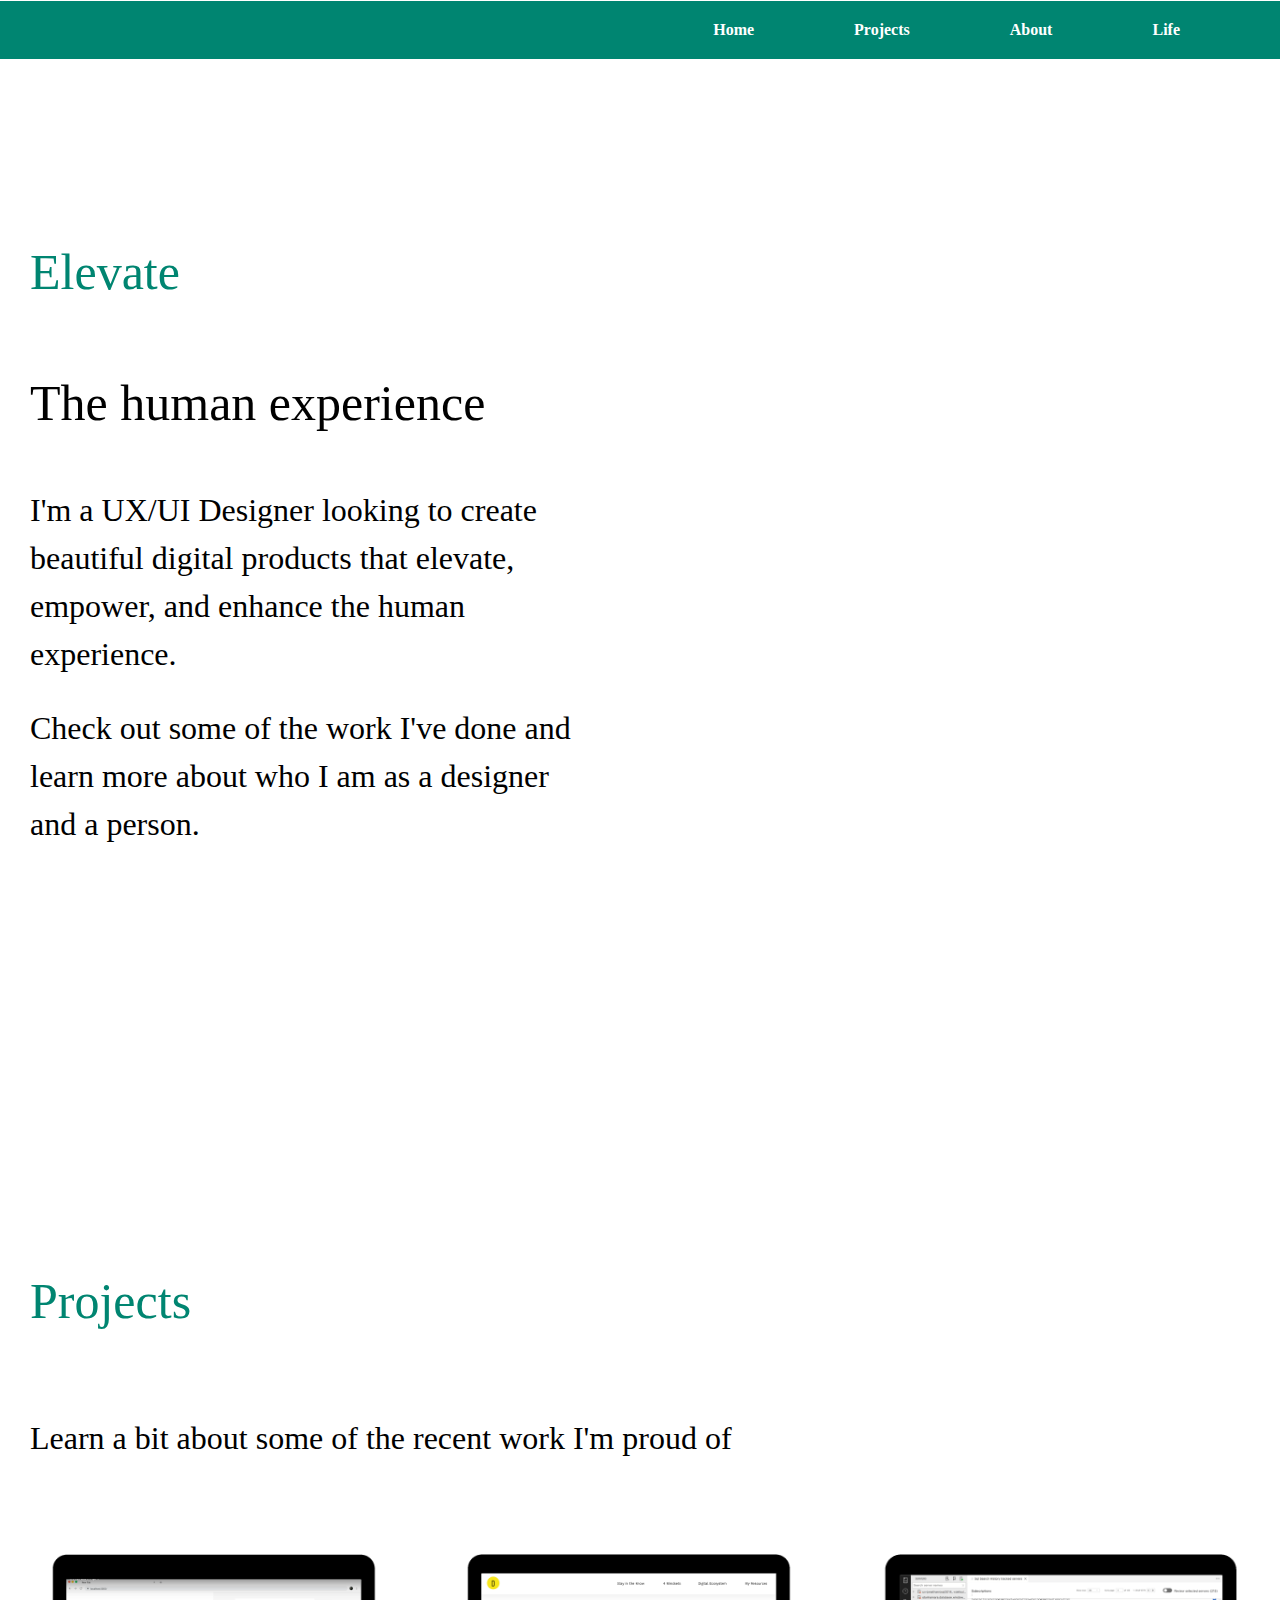
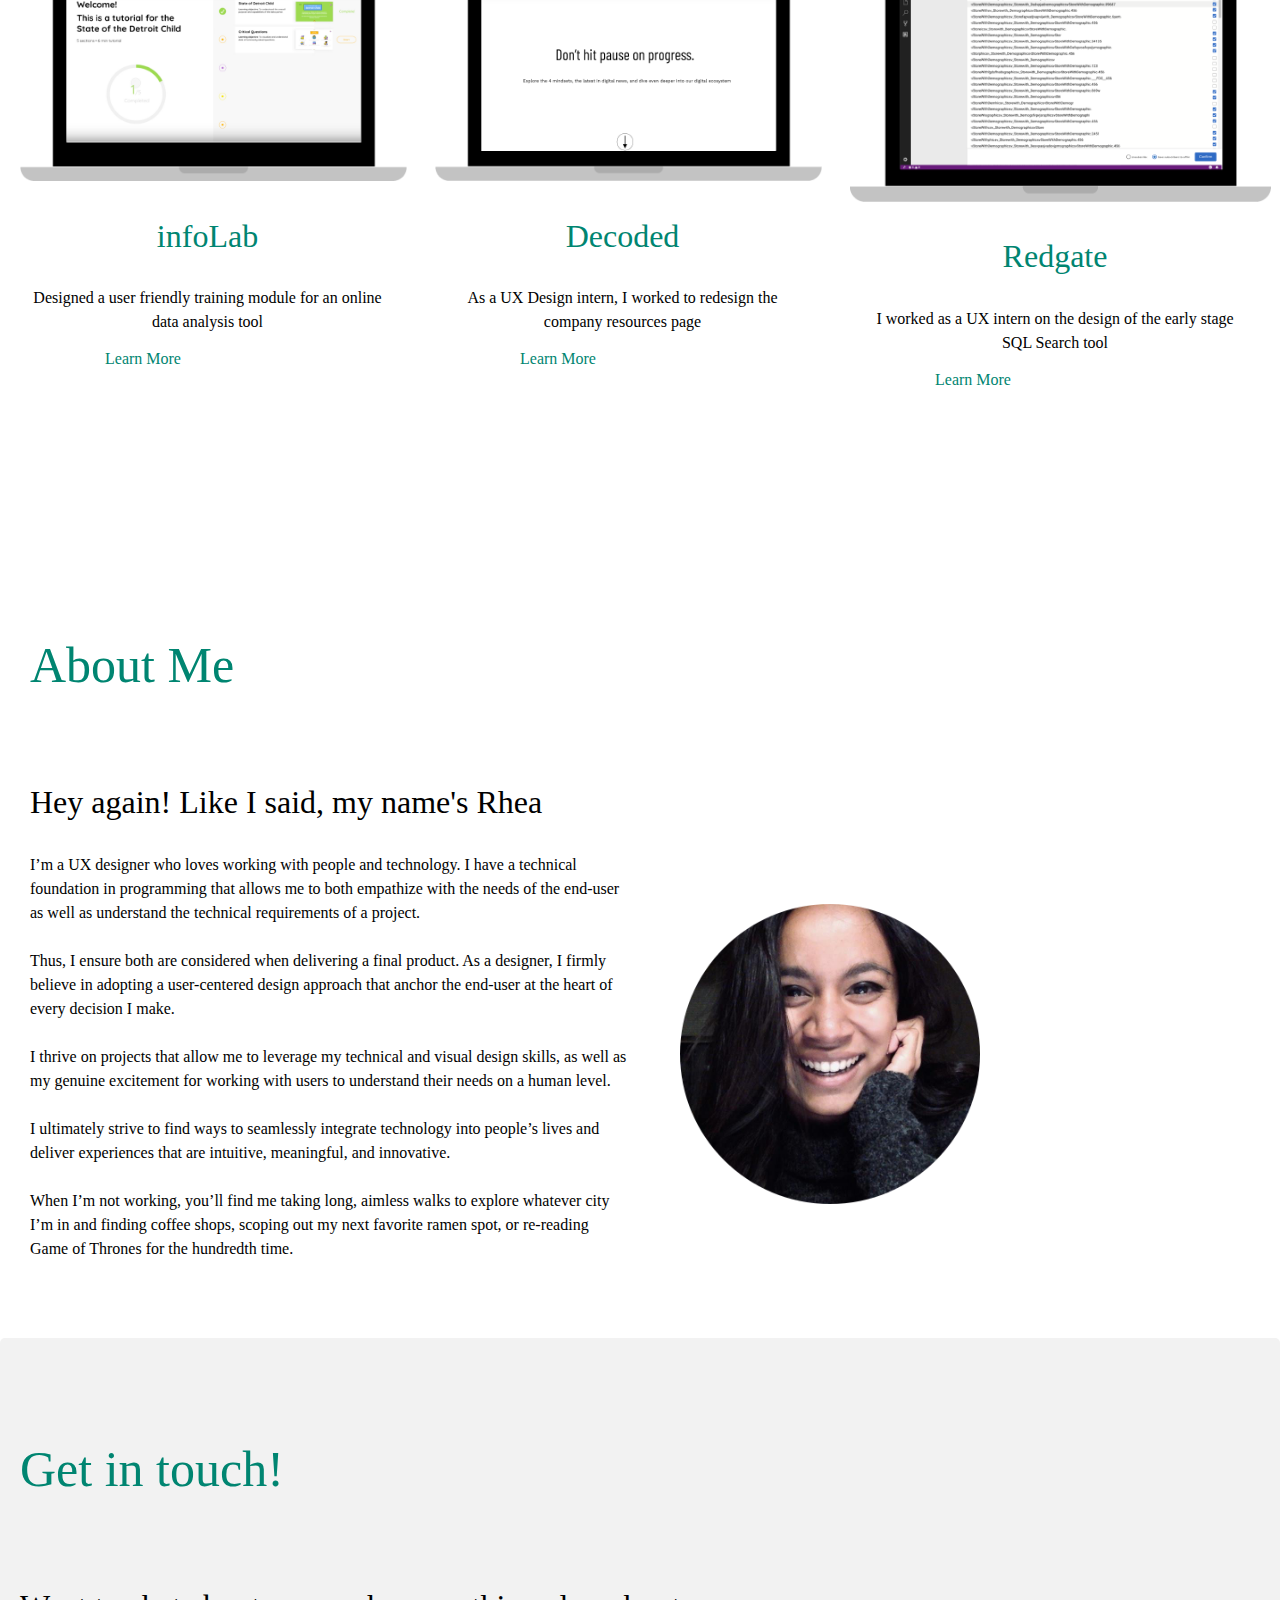
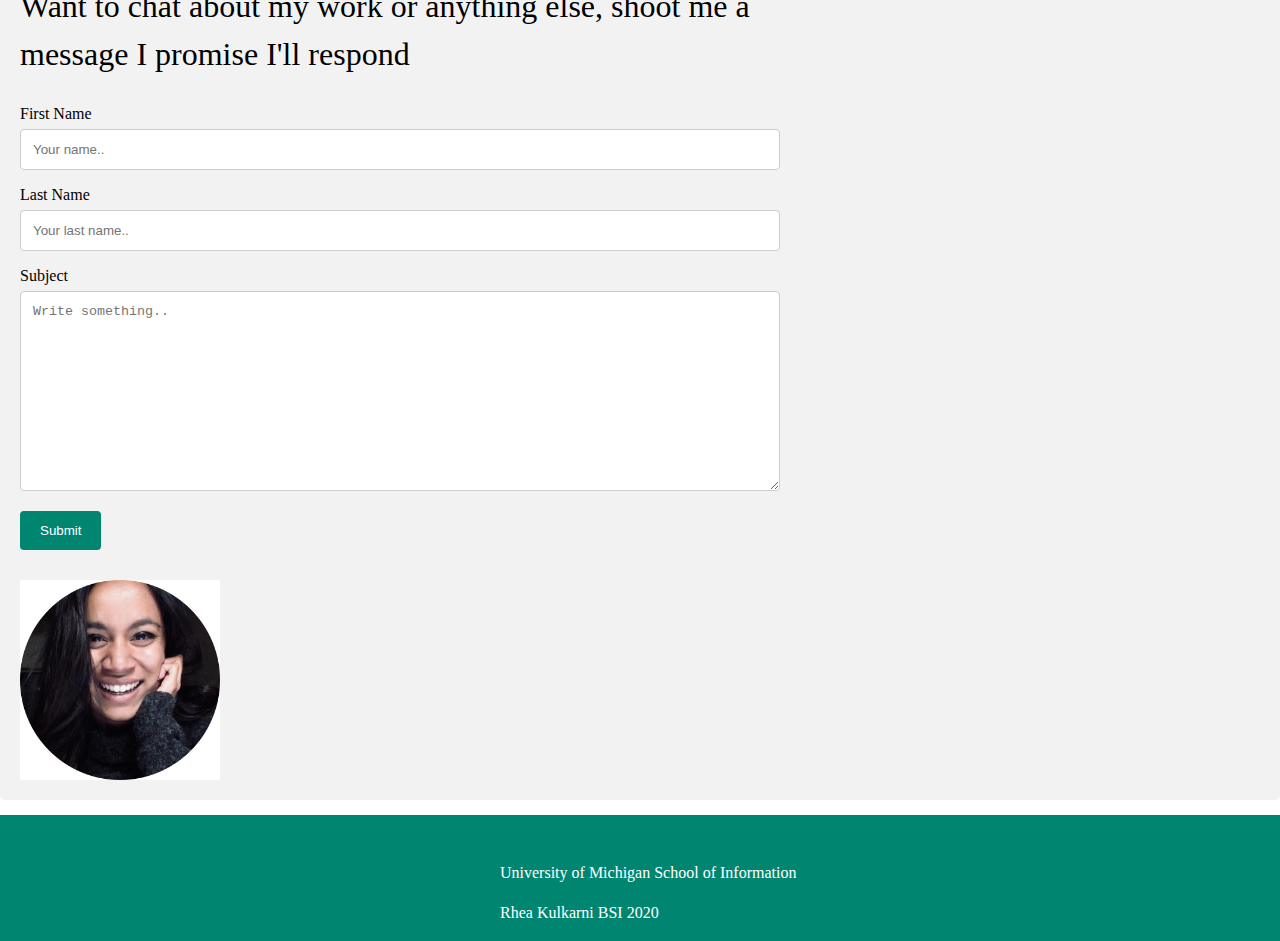
==== commit 79da0058: "Add files via upload" ====
--- a/index.html
+++ b/index.html
@@ -10,9 +10,10 @@
   </head>
   <body>
     <div class="skip"><a href="#main">Skip to Main Content</a></div>
-  <div class="container">
 
+<header>
     <div class="nav" id = "navbar">
+
       <nav>
         <ul>
           <li><a href="index.html">Home</a></li>
@@ -24,11 +25,13 @@
 
     </div>
 
-
+</header>
+  <div class="container">
     <div id="main" class = "intro">
 
     <!-- <h1 id = "change"></h1> -->
     <h1 id = "name"> <span id = "rhea"> </span> </h1>
+
     <h1 id="human_ex"> The human experience </h1>
     <h2>I'm a UX/UI Designer looking to create beautiful digital
       products that elevate, empower, and enhance the human experience.</h2>
@@ -48,7 +51,7 @@
   <div class = "project_intro ddd_project">
       <img src="images/ddd_laptop.png" alt="data driven detroit" class = "laptop ddd" >
       <div class = "title_desc" id = "title_desc1">
-        <h2 class = "project_titles" id = "ddd_title"> Data Driven Detroit </h2>
+        <h2 class = "project_titles" id = "ddd_title"> infoLab </h2>
         <p class = "project_description"> Designed a user friendly training module for an online data analysis tool </p>
         <a href="ddd.html" class = "project_link"> Learn More</a>
     </div>
@@ -126,7 +129,7 @@
 
   </form>
 
-  <div class="flip-card">
+  <div class="flip-card" tabindex="0" >
     <div class="flip-card-inner">
       <div class="flip-card-front">
         <img src="images/headshot.png" alt="Avatar" style="width:200px;height:200px;">
--- a/css/style.css
+++ b/css/style.css
@@ -11,6 +11,9 @@
 }
 
 
+img{
+  width: 98%;
+}
 h1{
   font-family: "Raleway";
   color: #008571;
@@ -88,20 +91,26 @@
   font-family: "Georgia"
 }
 
-.nav{
+header{
+  background-color: #008571;
   position: sticky;
   top:0;
+  margin-top: -15px;
 }
 
 nav ul{
+  display:flex;
+  flex-direction: column;
+  justify-content: center;
   list-style-type: none;
-  padding-left: 80px;
+  /* padding-left: 80px; */
 }
 
 nav li{
   display: inline;
   padding-right: 100px;
   padding-bottom: 20px;
+  padding-top: 20px;
 }
 
 nav a{
@@ -142,8 +151,12 @@
 
 
 /* a:active{
-  border:  2px solid white;
+  border:  2px solid white
 } */
+header{
+  grid-column: 1 / -1;
+
+}
 footer{
   background-color: #008571;
   color: white;
@@ -157,7 +170,7 @@
 
 .container{
   display:grid;
-  grid-template-columns: 1fr 1fr;
+  grid-template-columns: 1fr;
   grid-template-rows: auto auto auto auto auto auto auto auto auto auto;
   grid-row-gap: 15px;
   width: 100vw;
@@ -265,15 +278,15 @@
   margin-right: 30px;
 }
 
-#ddd_title{
+/* #ddd_title{
   padding-right: 120px;
-}
-#decoded_title{
+} */
+/* #decoded_title{
   padding-right: 120px;
 }
 #redgate_title{
   padding-right: 120px;
-}
+} */
 
 .project_description{
   text-align: center;
@@ -284,7 +297,7 @@
   text-align: center;
   color: #008571;
   text-decoration: none;
-  padding-left: 190px;
+  padding-left: 85px;
   font-family: "Raleway";
   font-size: 16px;
 
@@ -326,8 +339,8 @@
 .laptop{
   grid-column: 1/-1;
   padding-top: 50px;
-  padding-left: -150px;
-  padding-right: 150px;
+  /* padding-left: -150px;
+  padding-right: 150px; */
   margin: 0 auto;
 }
 
@@ -422,6 +435,11 @@
   transform: rotateY(180deg);
 }
 
+.flip-card:focus .flip-card-inner{
+  transform: rotateY(180deg);
+}
+
+
 .flip-card-front, .flip-card-back {
   position: absolute;
   width: 100%;
@@ -458,7 +476,7 @@
   }
 
   .container{
-    display:grid;
+    /* display:grid; */
     grid-template-columns: 1fr 1fr;
     grid-template-rows: auto auto auto auto auto auto auto;
     /* grid-row-gap: 15px;
@@ -484,6 +502,11 @@
     padding-left: 30px;
     padding-right: 30px;
 
+  }
+  nav ul{
+    display:flex;
+    flex-direction: row;
+    justify-content: space-around;
   }
 
 
@@ -513,6 +536,12 @@
     /* grid-row-gap: 15px;
     width: 100vw; */
 
+  }
+
+  nav ul{
+    display:flex;
+    flex-direction: row;
+    justify-content: flex-end;
   }
 
   .case_study{
--- a/css/style.css
+++ b/css/style.css
@@ -11,6 +11,9 @@
 }
 
 
+img{
+  width: 98%;
+}
 h1{
   font-family: "Raleway";
   color: #008571;
@@ -88,20 +91,26 @@
   font-family: "Georgia"
 }
 
-.nav{
+header{
+  background-color: #008571;
   position: sticky;
   top:0;
+  margin-top: -15px;
 }
 
 nav ul{
+  display:flex;
+  flex-direction: column;
+  justify-content: center;
   list-style-type: none;
-  padding-left: 80px;
+  /* padding-left: 80px; */
 }
 
 nav li{
   display: inline;
   padding-right: 100px;
   padding-bottom: 20px;
+  padding-top: 20px;
 }
 
 nav a{
@@ -142,8 +151,12 @@
 
 
 /* a:active{
-  border:  2px solid white;
+  border:  2px solid white
 } */
+header{
+  grid-column: 1 / -1;
+
+}
 footer{
   background-color: #008571;
   color: white;
@@ -157,7 +170,7 @@
 
 .container{
   display:grid;
-  grid-template-columns: 1fr 1fr;
+  grid-template-columns: 1fr;
   grid-template-rows: auto auto auto auto auto auto auto auto auto auto;
   grid-row-gap: 15px;
   width: 100vw;
@@ -265,15 +278,15 @@
   margin-right: 30px;
 }
 
-#ddd_title{
+/* #ddd_title{
   padding-right: 120px;
-}
-#decoded_title{
+} */
+/* #decoded_title{
   padding-right: 120px;
 }
 #redgate_title{
   padding-right: 120px;
-}
+} */
 
 .project_description{
   text-align: center;
@@ -284,7 +297,7 @@
   text-align: center;
   color: #008571;
   text-decoration: none;
-  padding-left: 190px;
+  padding-left: 85px;
   font-family: "Raleway";
   font-size: 16px;
 
@@ -326,8 +339,8 @@
 .laptop{
   grid-column: 1/-1;
   padding-top: 50px;
-  padding-left: -150px;
-  padding-right: 150px;
+  /* padding-left: -150px;
+  padding-right: 150px; */
   margin: 0 auto;
 }
 
@@ -422,6 +435,11 @@
   transform: rotateY(180deg);
 }
 
+.flip-card:focus .flip-card-inner{
+  transform: rotateY(180deg);
+}
+
+
 .flip-card-front, .flip-card-back {
   position: absolute;
   width: 100%;
@@ -458,7 +476,7 @@
   }
 
   .container{
-    display:grid;
+    /* display:grid; */
     grid-template-columns: 1fr 1fr;
     grid-template-rows: auto auto auto auto auto auto auto;
     /* grid-row-gap: 15px;
@@ -484,6 +502,11 @@
     padding-left: 30px;
     padding-right: 30px;
 
+  }
+  nav ul{
+    display:flex;
+    flex-direction: row;
+    justify-content: space-around;
   }
 
 
@@ -513,6 +536,12 @@
     /* grid-row-gap: 15px;
     width: 100vw; */
 
+  }
+
+  nav ul{
+    display:flex;
+    flex-direction: row;
+    justify-content: flex-end;
   }
 
   .case_study{
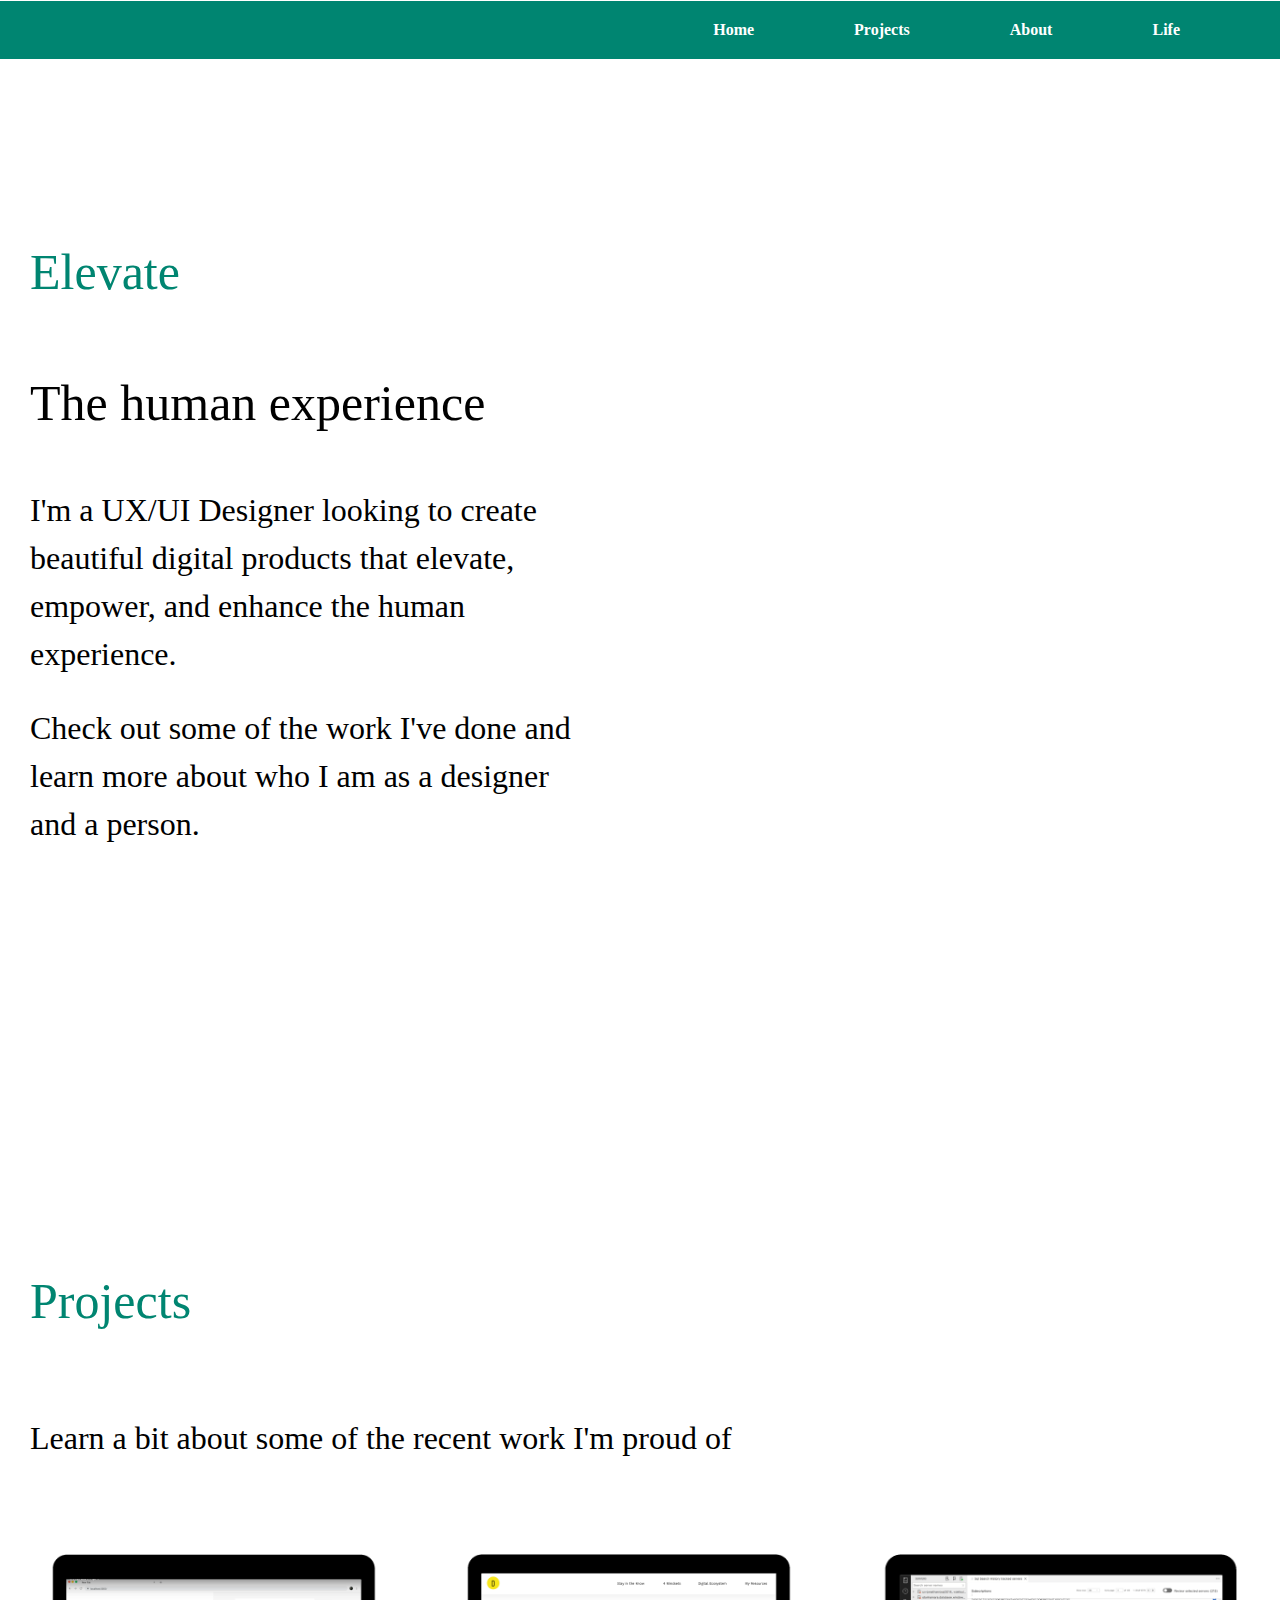
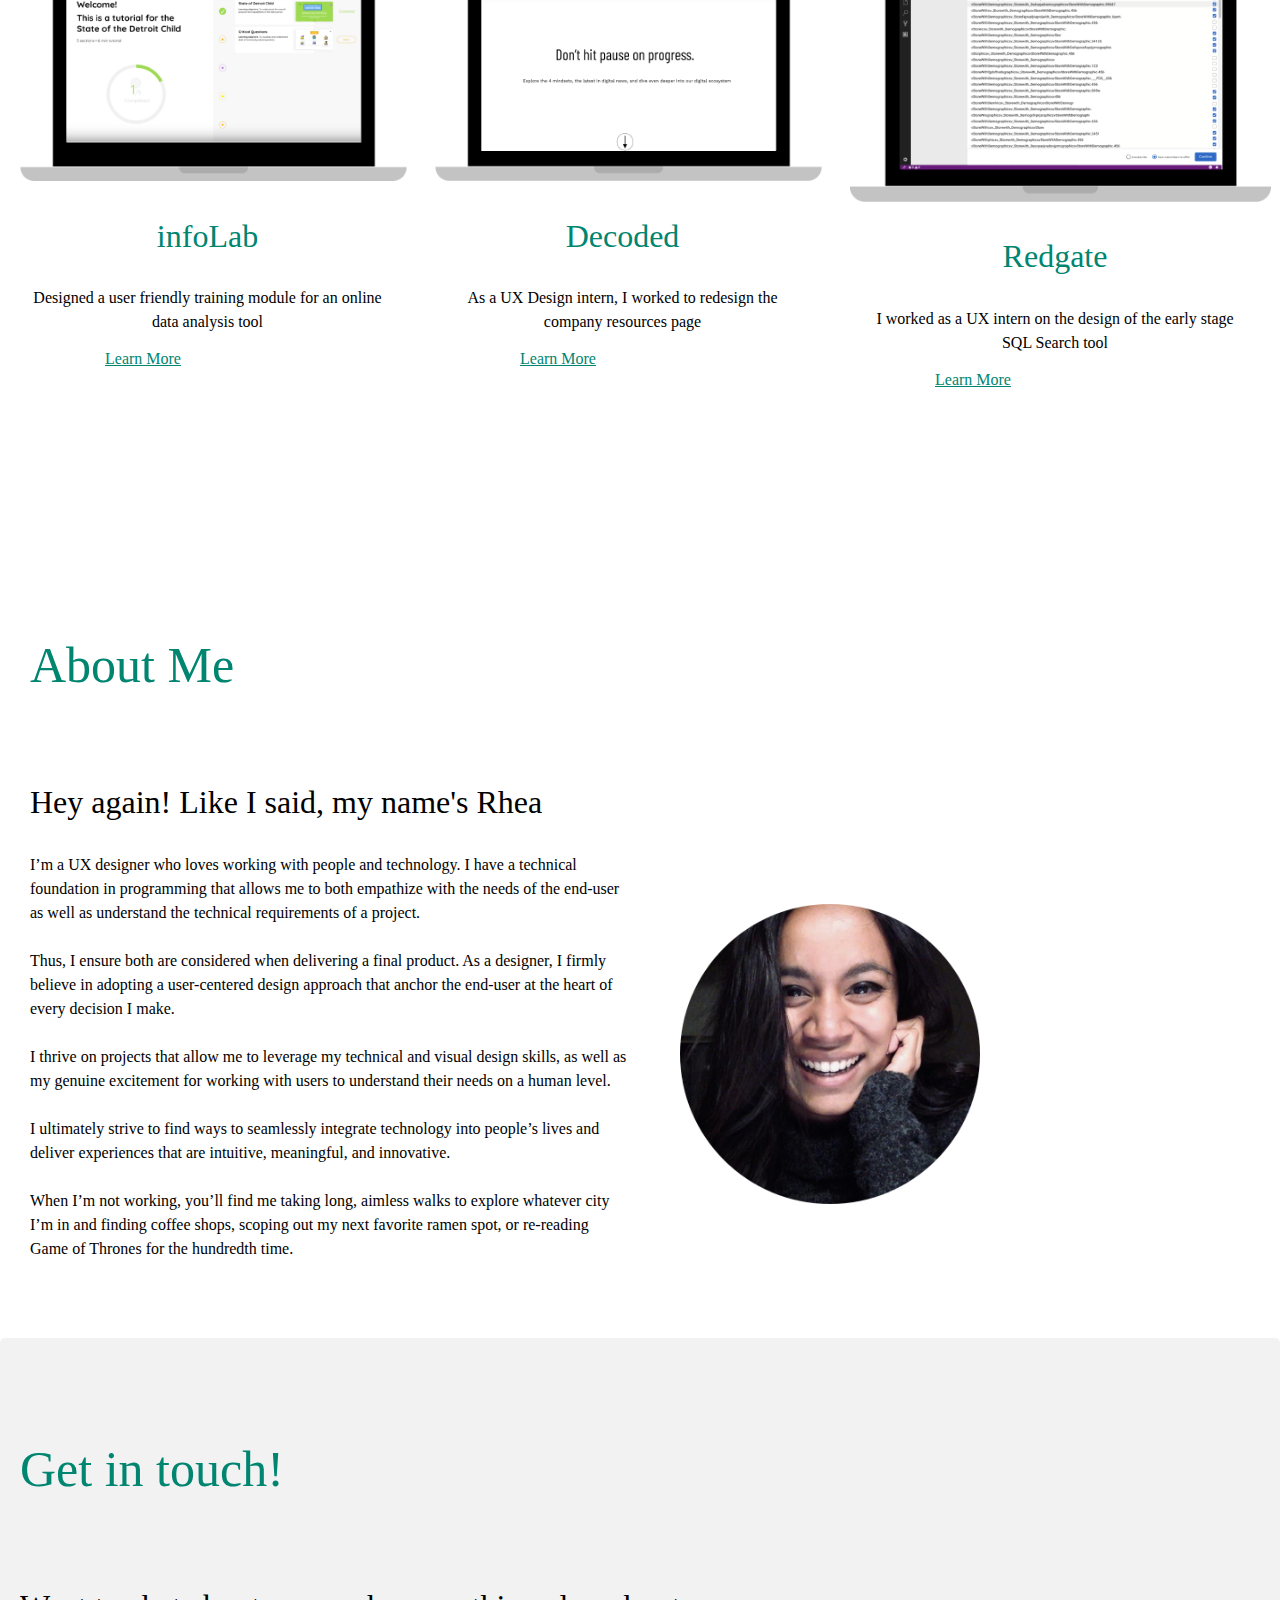
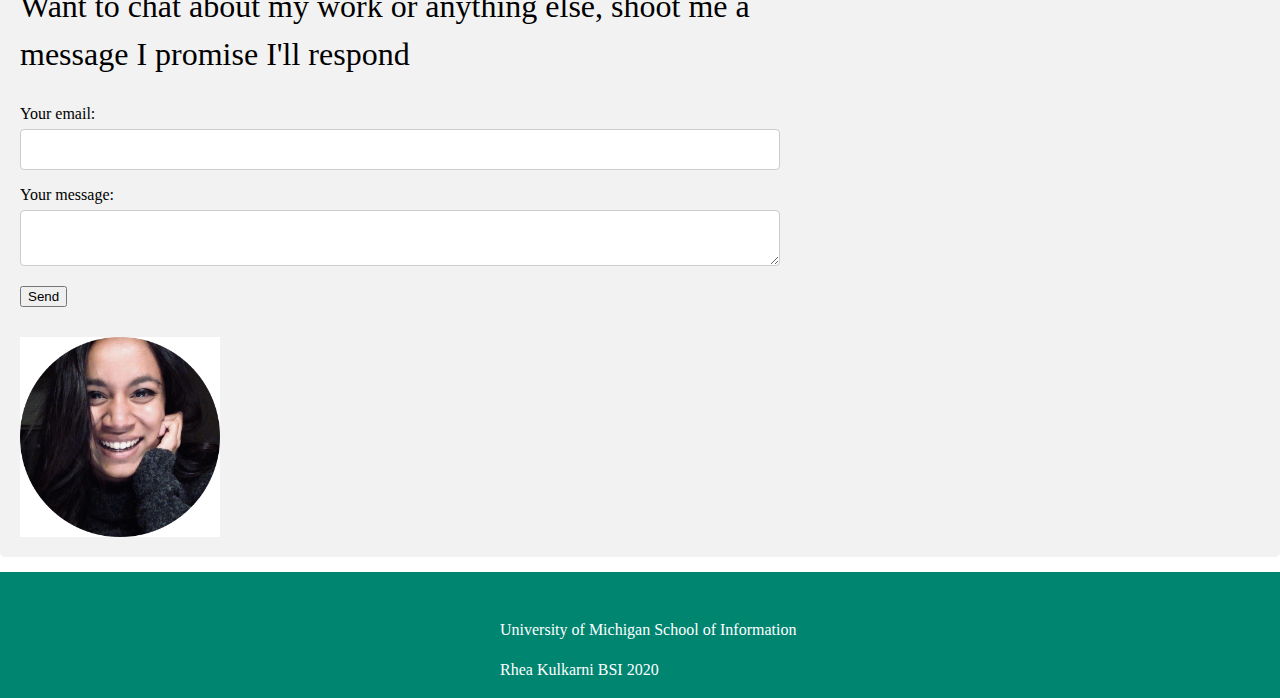
==== commit 114143a8: "Add files via upload" ====
--- a/index.html
+++ b/index.html
@@ -43,7 +43,7 @@
 
 
     <div class = "project_section">
-      <a name = "projects"></a>
+      <a name = "projects" id = "current"></a>
     <h1> Projects</h1>
     <h2> Learn a bit about some of the recent work I'm proud of </h2>
 </div>
@@ -114,7 +114,7 @@
     <h1> Get in touch!</h1>
     <h2> Want to chat about my work or anything else, shoot me a message I promise I'll respond </h2>
 
-    <label for="fname">First Name</label>
+    <!-- <label for="fname">First Name</label>
     <input type="text" id="fname" name="firstname" placeholder="Your name.." >
 
     <label for="lname">Last Name</label>
@@ -122,12 +122,29 @@
 
 
 
-    <label for="subject">Subject</label>
+    <label for="subject">Message</label>
     <textarea id="subject" name="subject" placeholder="Write something.." style="height:200px" ></textarea>
 
     <input type="submit" value="Submit">
 
-  </form>
+  </form> -->
+  <form
+  action="https://formspree.io/xgewqddg"
+  method="POST"
+>
+  <label>
+    Your email:
+    <input type="text" name="_replyto">
+  </label>
+  <label>
+    Your message:
+    <textarea name="message"></textarea>
+  </label>
+
+  <!-- your other form fields go here -->
+
+  <button type="submit">Send</button>
+</form>
 
   <div class="flip-card" tabindex="0" >
     <div class="flip-card-inner">
--- a/css/style.css
+++ b/css/style.css
@@ -22,6 +22,10 @@
   line-height: 1.15;
   padding: 50px 0;
   text-align: left;
+}
+
+.current{
+  text-decoration: underline;
 }
 
 
@@ -296,7 +300,7 @@
 .project_link{
   text-align: center;
   color: #008571;
-  text-decoration: none;
+  text-decoration: underline;
   padding-left: 85px;
   font-family: "Raleway";
   font-size: 16px;
--- a/css/style.css
+++ b/css/style.css
@@ -22,6 +22,10 @@
   line-height: 1.15;
   padding: 50px 0;
   text-align: left;
+}
+
+.current{
+  text-decoration: underline;
 }
 
 
@@ -296,7 +300,7 @@
 .project_link{
   text-align: center;
   color: #008571;
-  text-decoration: none;
+  text-decoration: underline;
   padding-left: 85px;
   font-family: "Raleway";
   font-size: 16px;
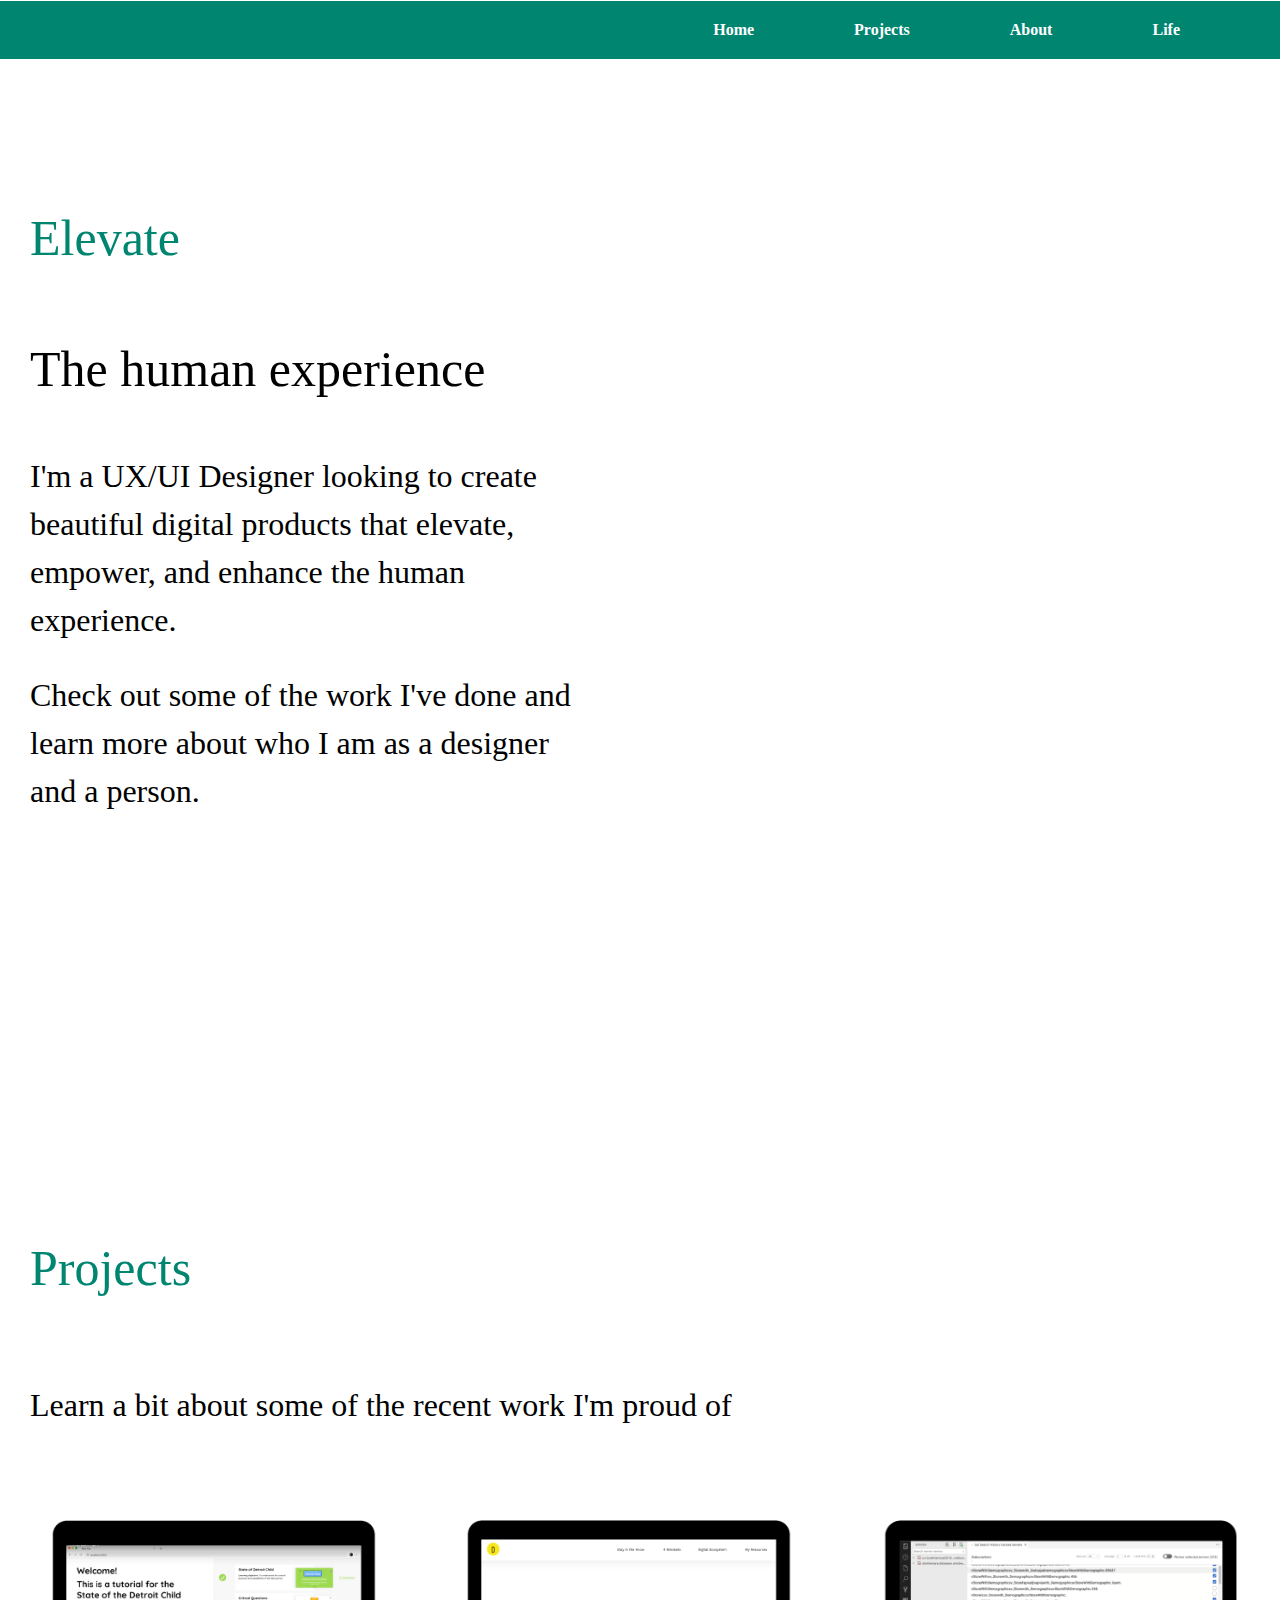
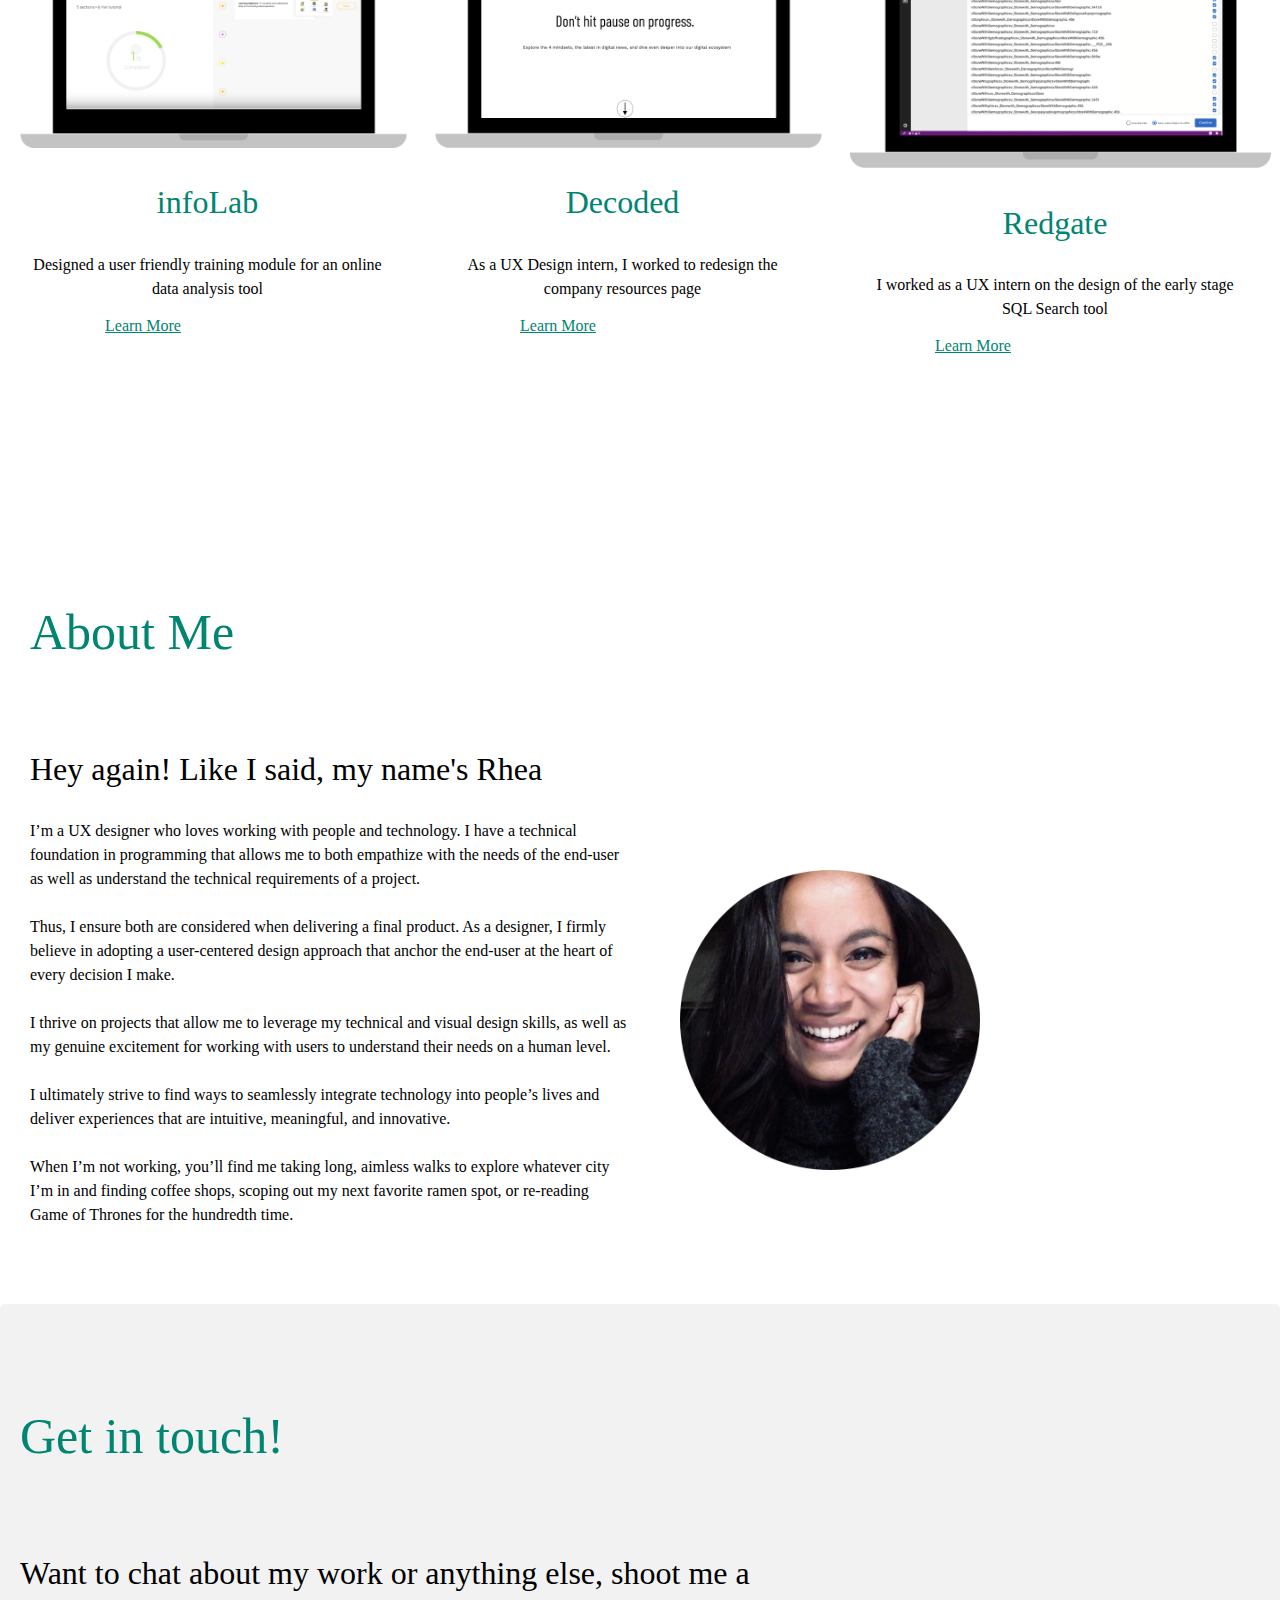
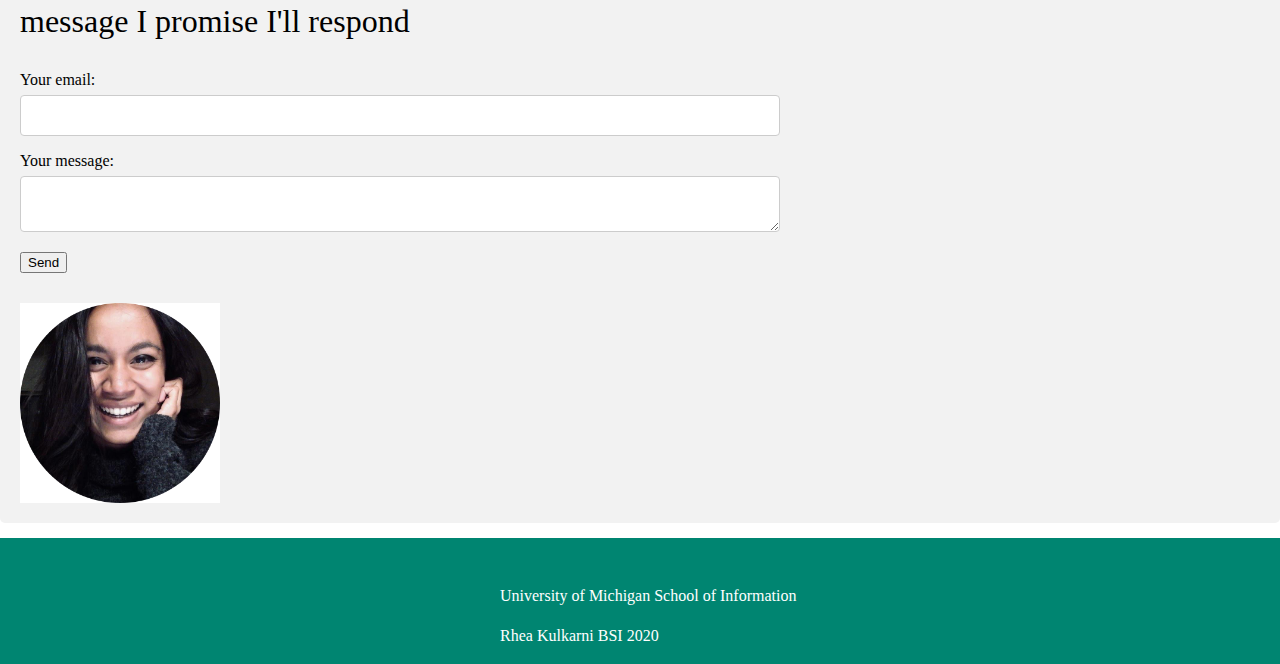
==== commit b1aa3fa7: "Add files via upload" ====
--- a/index.html
+++ b/index.html
@@ -30,7 +30,7 @@
     <div id="main" class = "intro">
 
     <!-- <h1 id = "change"></h1> -->
-    <h1 id = "name"> <span id = "rhea"> </span> </h1>
+    <div id = "name"> <span id = "rhea"> </span> </div>
 
     <h1 id="human_ex"> The human experience </h1>
     <h2>I'm a UX/UI Designer looking to create beautiful digital
